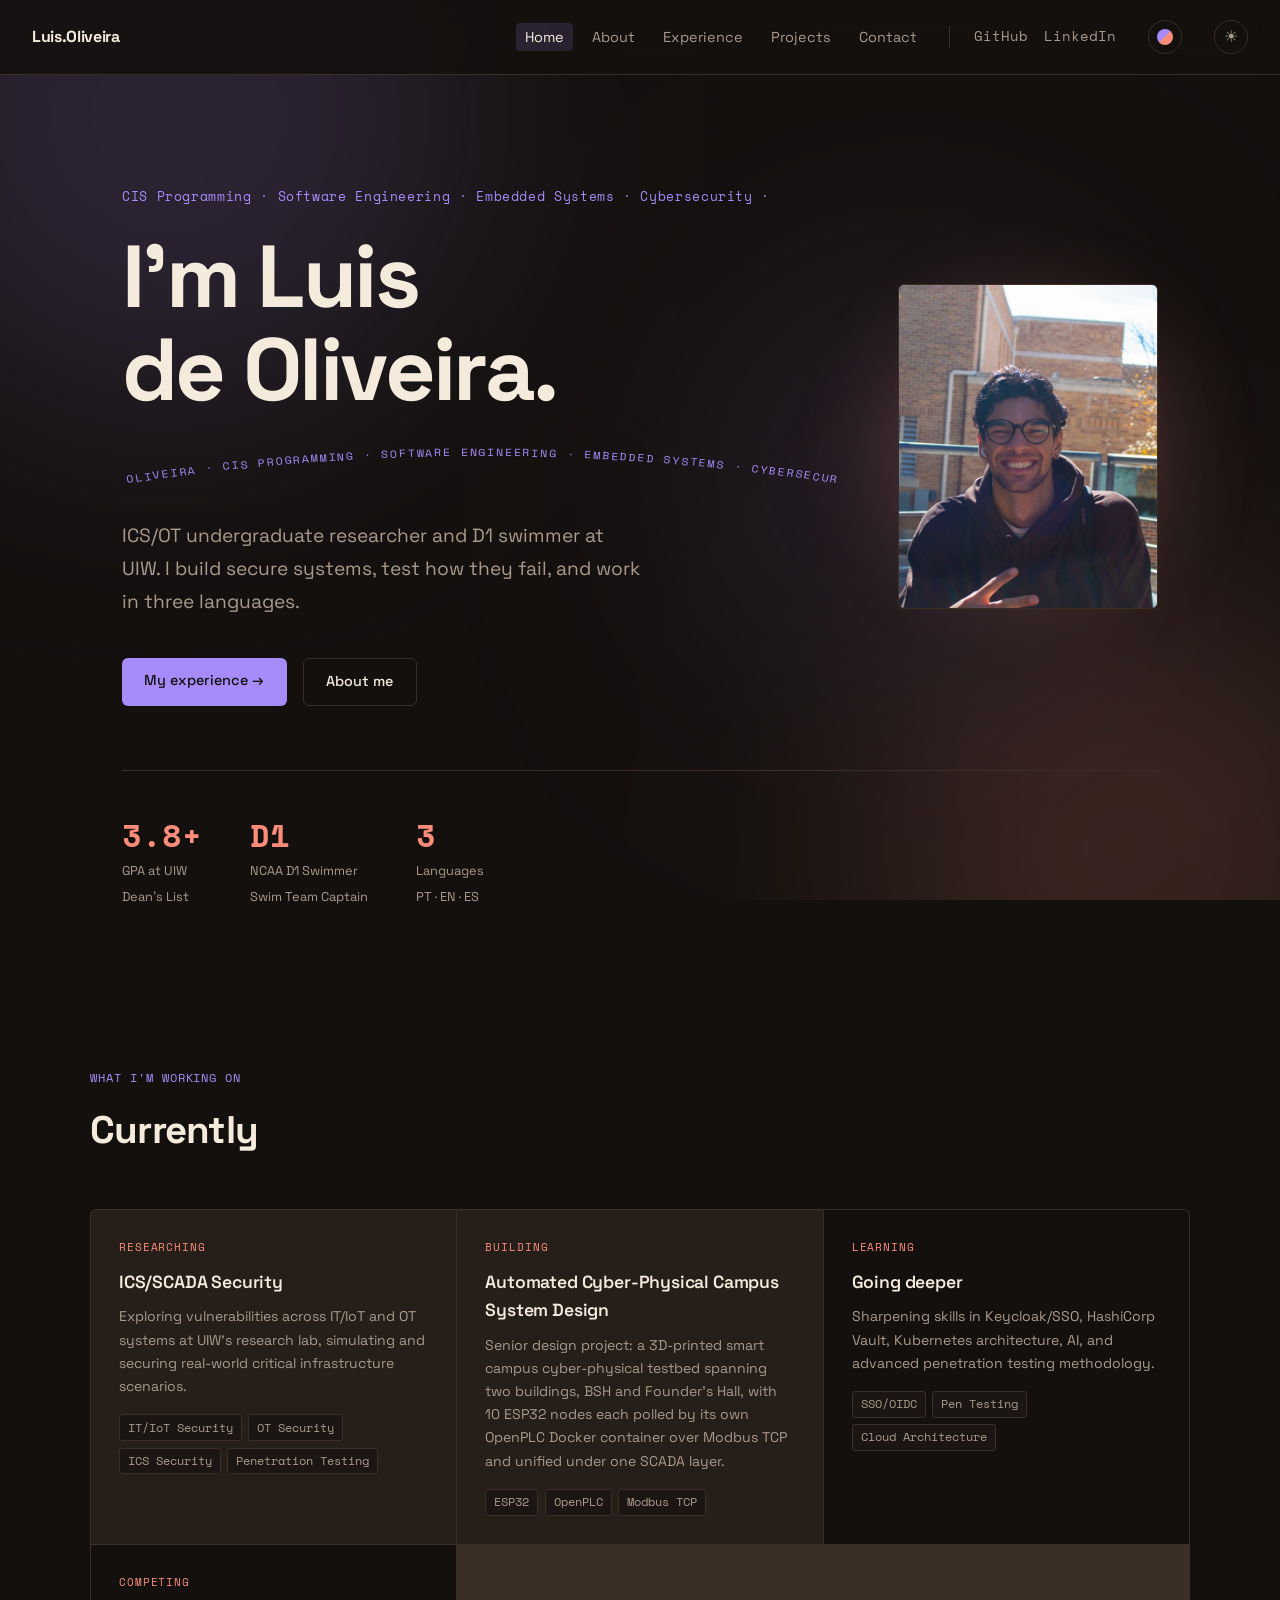
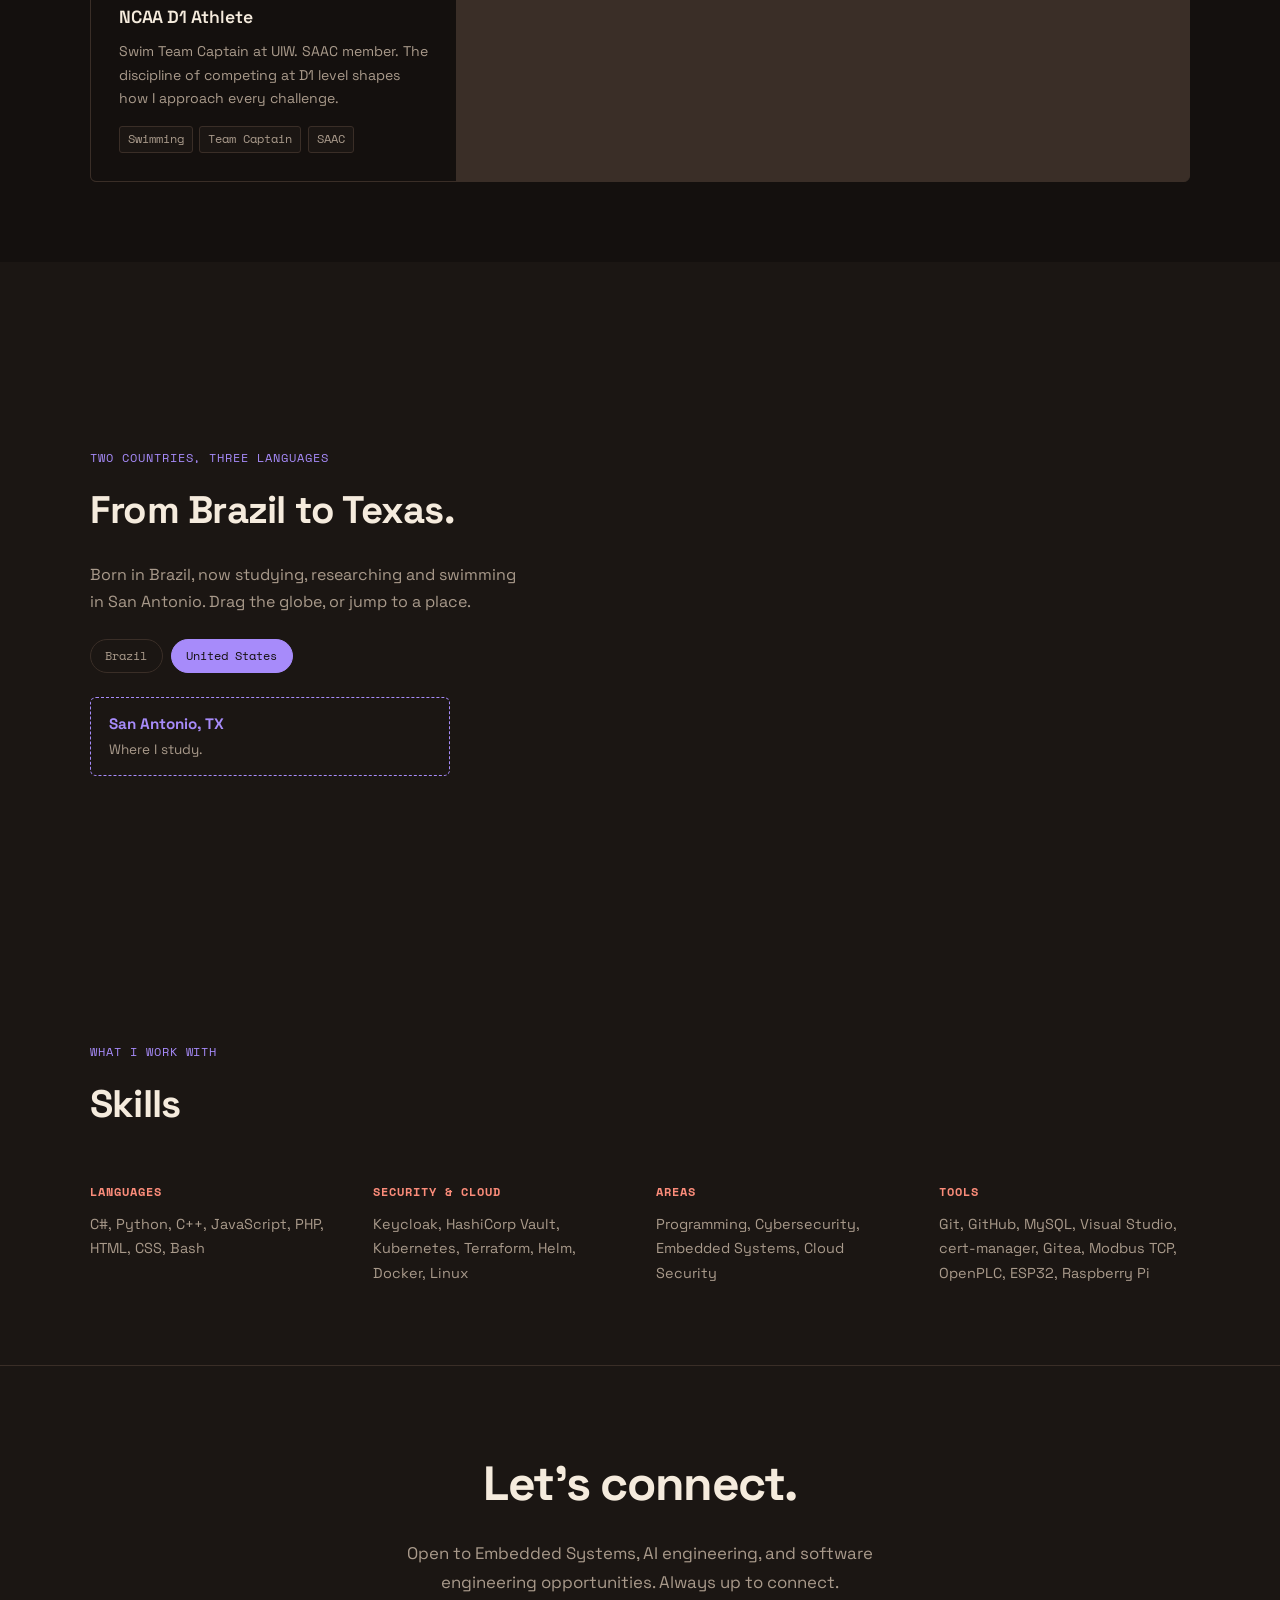
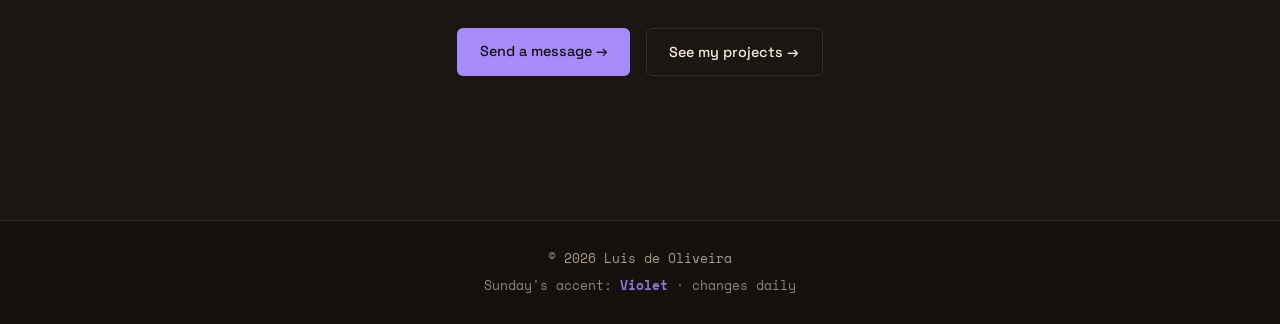
==== index.html @ b0290698 "Site content cleanup" ====
<!DOCTYPE html>
<html lang="en">
<head>
  <meta charset="UTF-8" />
  <meta name="viewport" content="width=device-width, initial-scale=1.0" />
  <meta name="description" content="Luis de Oliveira — Cybersecurity & Cloud Security Engineer, NCAA D1 Swimmer, Undergraduate Researcher at UIW." />
  <title>Luis de Oliveira</title>
  <link rel="preconnect" href="https://fonts.googleapis.com">
  <link rel="preconnect" href="https://fonts.gstatic.com" crossorigin>
  <link href="https://fonts.googleapis.com/css2?family=Space+Grotesk:wght@300;400;500;700&family=Space+Mono:wght@400;700&display=swap" rel="stylesheet">
  <link rel="stylesheet" href="styles/main.css" />
  <link rel="icon" href="assets/icons/favicon.ico" sizes="any">
  <link rel="icon" type="image/png" sizes="32x32" href="assets/icons/favicon-32x32.png">
  <link rel="icon" type="image/png" sizes="16x16" href="assets/icons/favicon-16x16.png">
  <link rel="apple-touch-icon" href="assets/icons/apple-touch-icon.png">
  <link rel="icon" type="image/png" sizes="192x192" href="assets/icons/android-chrome-192x192.png">
</head>
<body>

  <nav class="nav" data-nav></nav>

  <!-- Hero -->
  <section class="hero">
    <div class="hero__inner">
      <div class="hero__text">
        <div class="hero__tag">CIS Programming · Software Engineering · Embedded Systems · Cybersecurity · </div>
        <h1 class="hero__title">I'm Luis<br>de Oliveira.</h1>

        <!-- Curved Loop signature moment (vanilla adaptation of React Bits'
             Curved Loop — see design/motion-design-decisions.md). Used once,
             here only. Animation lives in js/main.js (initCurvedLoop). -->
        <div class="curved-loop" aria-hidden="true">
          <svg viewBox="0 0 800 70" class="curved-loop__svg" preserveAspectRatio="none" xmlns:xlink="http://www.w3.org/1999/xlink">
            <defs>
              <path id="curvedLoopPath" d="M 0 55 Q 400 -15 800 55" />
            </defs>
            <text class="curved-loop__text">
              <textPath id="curvedLoopTextPath" class="curved-loop__text-path" href="#curvedLoopPath" xlink:href="#curvedLoopPath" startOffset="0%">LUIS DE OLIVEIRA &#183; CIS PROGRAMMING &#183; SOFTWARE ENGINEERING &#183; EMBEDDED SYSTEMS &#183; CYBERSECURITY &#183; LUIS DE OLIVEIRA &#183; CIS PROGRAMMING &#183; SOFTWARE ENGINEERING &#183; EMBEDDED SYSTEMS &#183; CYBERSECURITY &#183;&#160;</textPath>
            </text>
          </svg>
        </div>

        <p class="hero__sub">ICS/OT undergraduate researcher and D1 swimmer at UIW. I build secure systems, test how they fail, and work in three languages.</p>
        <div class="hero__cta">
          <a href="pages/experience.html" class="btn btn--primary">My experience →</a>
          <a href="pages/about.html" class="btn btn--ghost">About me</a>
        </div>
      </div>

      <div class="hero__portrait shape-blur-wrap">
        <span class="shape-blur" aria-hidden="true"></span>
        <img src="assets/images/luis-portrait.jpg" alt="Luis de Oliveira" class="hero__portrait-img" width="588" height="736" />
      </div>
    </div>

    <div class="hero__stats">
      <div class="stat">
        <span class="stat__num">3.8+</span>
        <span class="stat__label">GPA at UIW<br>Dean's List</span>
      </div>
      <div class="stat">
        <span class="stat__num">D1</span>
        <span class="stat__label">NCAA D1 Swimmer<br>Swim Team Captain</span>
      </div>
      <div class="stat">
        <span class="stat__num">3</span>
        <span class="stat__label">Languages<br>PT · EN · ES</span>
      </div>
    </div>
  </section>

  <!-- Currently -->
  <section class="section">
    <div class="section__inner">
      <p class="section__eyebrow">What I'm working on</p>
      <h2 class="section__title shape-blur-wrap">
        Currently
        <span class="shape-blur" aria-hidden="true"></span>
      </h2>
      <div class="current__grid">
        <div class="current__item current__item--active">
          <span class="current__status">Researching</span>
          <h3>ICS/SCADA Security</h3>
          <p>Exploring vulnerabilities across IT/IoT and OT systems at UIW's research lab, simulating and securing real-world critical infrastructure scenarios.</p>
          <div class="current__tags">
            <span>IT/IoT Security</span><span>OT Security</span><span>ICS Security</span><span>Penetration Testing</span>
          </div>
        </div>
        <div class="current__item current__item--active">
          <span class="current__status">Building</span>
          <h3>Automated Cyber-Physical Campus System Design</h3>
          <p>Senior design project: a 3D-printed smart campus cyber-physical testbed spanning two buildings, BSH and Founder's Hall, with 10 ESP32 nodes each polled by its own OpenPLC Docker container over Modbus TCP and unified under one SCADA layer.</p>
          <div class="current__tags">
            <span>ESP32</span><span>OpenPLC</span><span>Modbus TCP</span>
          </div>
        </div>
        <div class="current__item">
          <span class="current__status">Learning</span>
          <h3>Going deeper</h3>
          <p>Sharpening skills in Keycloak/SSO, HashiCorp Vault, Kubernetes architecture, AI, and advanced penetration testing methodology.</p>
          <div class="current__tags">
            <span>SSO/OIDC</span><span>Pen Testing</span><span>Cloud Architecture</span>
          </div>
        </div>
        <div class="current__item">
          <span class="current__status">Competing</span>
          <h3>NCAA D1 Athlete</h3>
          <p>Swim Team Captain at UIW. SAAC member. The discipline of competing at D1 level shapes how I approach every challenge.</p>
          <div class="current__tags">
            <span>Swimming</span><span>Team Captain</span><span>SAAC</span>
          </div>
        </div>
      </div>
    </div>
  </section>

  <!-- Where I'm from — interactive globe (js/globe.js) -->
  <section class="section section--alt">
    <div class="section__inner globe-section" data-globe>
      <div class="globe-section__text">
        <p class="section__eyebrow">Two countries, three languages</p>
        <h2 class="section__title">From Brazil to Texas.</h2>
        <p class="globe-section__lead">Born in Brazil, now studying, researching and swimming in San Antonio. Drag the globe, or jump to a place.</p>
        <div class="globe-section__buttons" role="group" aria-label="Choose a place">
          <button type="button" class="filter-chip" data-globe-goto="brazil" aria-pressed="false">Brazil</button>
          <button type="button" class="filter-chip" data-globe-goto="usa" aria-pressed="true">United States</button>
        </div>
        <div class="globe-card" data-globe-card aria-live="polite"></div>
      </div>
      <div class="globe-section__canvas">
        <canvas aria-label="Interactive globe showing Brazil and San Antonio, Texas, United States" role="img"></canvas>
      </div>
    </div>
  </section>

  <!-- Skills snapshot -->
  <section class="section section--alt">
    <div class="section__inner">
      <p class="section__eyebrow">What I work with</p>
      <h2 class="section__title">Skills</h2>
      <div class="skills__grid">
        <div class="skill__group">
          <h4>Languages</h4>
          <p>C#, Python, C++, JavaScript, PHP, HTML, CSS, Bash</p>
        </div>
        <div class="skill__group">
          <h4>Security & Cloud</h4>
          <p>Keycloak, HashiCorp Vault, Kubernetes, Terraform, Helm, Docker, Linux</p>
        </div>
        <div class="skill__group">
          <h4>Areas</h4>
          <p>Programming, Cybersecurity, Embedded Systems, Cloud Security</p>
        </div>
        <div class="skill__group">
          <h4>Tools</h4>
          <p>Git, GitHub, MySQL, Visual Studio, cert-manager, Gitea, Modbus TCP, OpenPLC, ESP32, Raspberry Pi</p>
        </div>
      </div>
    </div>
  </section>

  <!-- CTA -->
  <section class="section section--cta">
    <div class="section__inner section__inner--center">
      <h2>Let's connect.</h2>
      <p>Open to Embedded Systems, AI engineering, and software engineering opportunities. Always up to connect.</p>
      <div class="hero__cta">
        <a href="pages/contact.html" class="btn btn--primary">Send a message →</a>
        <a href="pages/projects.html" class="btn btn--ghost">See my projects →</a>
      </div>
    </div>
  </section>

  <footer class="footer" data-footer></footer>

  <script src="js/partials.js"></script>
  <script>
    renderNav('', 'index.html');
    renderFooter();
  </script>
  <script src="js/main.js"></script>
  <script src="js/globe.js"></script>
</body>
</html>
---- styles/main.css ----
/* =====================
   CSS Custom Properties
   ===================== */
:root {
  /* Warm "brick & cream" palette — pulled from the brick, cream and navy
     tones in Luis's own photos. Dark is the default; [data-theme="light"]
     below flips to a cream/brick version (toggle lives in the nav). */
  color-scheme: dark;
  --bg:        #14100E;
  --bg-alt:    #1B1613;
  --surface:   #251E19;
  --border:    #3A2E27;
  --text:      #F5EBDD;
  --muted:     #A99A8B;
  --accent:    #E8744F;   /* terracotta / brick */
  --accent2:   #F0B54A;   /* warm amber */
  --accent-hover: #F28E6D;
  --on-accent: #14100E;
  --nav-bg:    rgba(20, 16, 14, 0.88);
  --blob-blend: screen;
  --blob-opacity: 1;
  --font-main: 'Space Grotesk', system-ui, sans-serif;
  --font-mono: 'Space Mono', monospace;
  --max:       1100px;
  --radius:    6px;
}
:root[data-theme="light"] {
  color-scheme: light;
  --bg:        #FBF5EC;
  --bg-alt:    #F3E8D8;
  --surface:   #FFFFFF;
  --border:    #E3D3BD;
  --text:      #2A1F18;
  --muted:     #6B5B4E;
  --accent:    #B8461F;
  --accent2:   #96600A;
  --accent-hover: #CF5A30;
  --on-accent: #FFFFFF;
  --nav-bg:    rgba(251, 245, 236, 0.9);
  --blob-blend: multiply;
  --blob-opacity: 0.55;
}

/* =====================
   Reset & Base
   ===================== */
*, *::before, *::after { box-sizing: border-box; margin: 0; padding: 0; }
html { scroll-behavior: smooth; }
body {
  background: var(--bg);
  color: var(--text);
  font-family: var(--font-main);
  line-height: 1.6;
  font-size: 1rem;
}
a { color: inherit; text-decoration: none; }
img { display: block; max-width: 100%; }

/* =====================
   Ambient Background (site-wide, vanilla adaptation of React Bits'
   Aurora/Silk backgrounds — see design/motion-design-decisions.md).
   Injected once per page by initAmbientBackground() in js/partials.js,
   so every page gets it with no per-page HTML changes. Fixed + z-index:-1
   so it sits behind the body background and any section that sets its
   own opaque background, but shows through the transparent gaps (hero,
   section padding) — that's what turns the flat --bg into something
   that feels alive without competing with the content.
   ===================== */
.ambient-bg {
  position: fixed;
  inset: 0;
  overflow: hidden;
  z-index: -1;
  pointer-events: none;
}
.ambient-bg__blob {
  position: absolute;
  border-radius: 50%;
  filter: blur(110px);
  opacity: calc(0.16 * var(--blob-opacity));
  mix-blend-mode: var(--blob-blend);
  will-change: transform;
}
.ambient-bg__blob--a {
  width: 46vmax;
  height: 46vmax;
  top: -14vmax;
  left: -10vmax;
  background: var(--accent);
  animation: ambientDriftA 34s ease-in-out infinite alternate;
}
.ambient-bg__blob--b {
  width: 40vmax;
  height: 40vmax;
  bottom: -16vmax;
  right: -8vmax;
  background: var(--accent2);
  animation: ambientDriftB 40s ease-in-out infinite alternate;
}
.ambient-bg__blob--c {
  width: 32vmax;
  height: 32vmax;
  top: 30vh;
  left: 55vw;
  background: var(--accent);
  opacity: calc(0.1 * var(--blob-opacity));
  animation: ambientDriftC 46s ease-in-out infinite alternate;
}
@keyframes ambientDriftA {
  0%   { transform: translate(0, 0) scale(1); }
  100% { transform: translate(6vmax, 8vmax) scale(1.12); }
}
@keyframes ambientDriftB {
  0%   { transform: translate(0, 0) scale(1); }
  100% { transform: translate(-7vmax, -5vmax) scale(1.08); }
}
@keyframes ambientDriftC {
  0%   { transform: translate(0, 0) scale(1); }
  100% { transform: translate(-5vmax, 6vmax) scale(0.92); }
}
@media (prefers-reduced-motion: reduce) {
  .ambient-bg__blob { animation: none; }
}

/* =====================
   Navigation
   ===================== */
.nav {
  display: flex;
  align-items: center;
  gap: 2rem;
  padding: 1.25rem 2rem;
  border-bottom: 1px solid var(--border);
  position: sticky;
  top: 0;
  background: var(--nav-bg);
  backdrop-filter: blur(12px);
  z-index: 100;
}
.nav__logo {
  font-weight: 700;
  font-size: 1rem;
  letter-spacing: -0.02em;
  margin-right: auto;
  color: var(--text);
}
.nav__links {
  list-style: none;
  display: flex;
  gap: 1.75rem;
}
.nav__links a {
  color: var(--muted);
  font-size: 0.9rem;
  transition: color 0.15s;
}
.nav__links a:hover,
.nav__links a.active { color: var(--text); }
.nav__socials {
  display: flex;
  gap: 1rem;
  border-left: 1px solid var(--border);
  padding-left: 1.5rem;
}
.nav__socials a {
  color: var(--muted);
  font-size: 0.85rem;
  font-family: var(--font-mono);
  transition: color 0.15s;
}
.nav__socials a:hover { color: var(--accent); }

/* "Flowing Menu" hover — vanilla adaptation, see design doc.
   The fill sweeps in from the edge the cursor entered (set as
   --flow-origin by initNavFlow() in js/partials.js). */
.nav__links a.nav-flow {
  position: relative;
  overflow: hidden;
  padding: 0.3rem 0.55rem;
  margin: -0.3rem -0.55rem;
  border-radius: 4px;
  isolation: isolate;
}
.nav-flow__fill {
  position: absolute;
  inset: 0;
  background: var(--accent);
  opacity: 0.14;
  border-radius: 4px;
  transform: scaleX(0);
  transform-origin: var(--flow-origin, left);
  transition: transform 0.35s cubic-bezier(0.22, 0.68, 0, 1.01);
  z-index: -1;
}
.nav-flow:hover .nav-flow__fill,
.nav-flow.active .nav-flow__fill {
  transform: scaleX(1);
}
.nav-flow__label { position: relative; z-index: 1; }

/* =====================
   Curved Loop (hero signature — vanilla adaptation, see design doc)
   ===================== */
.curved-loop {
  max-width: var(--max);
  overflow: hidden;
  opacity: 0.8;
  margin-bottom: 1.5rem;
}
.curved-loop__svg {
  width: 100%;
  height: 56px;
  display: block;
}
.curved-loop__text {
  font-family: var(--font-mono);
  font-size: 13px;
  letter-spacing: 0.12em;
  fill: var(--accent);
  text-transform: uppercase;
}

/* =====================
   Hero
   ===================== */
.hero {
  padding: 7rem 2rem 5rem;
  max-width: var(--max);
  margin: 0 auto;
}
.hero__inner {
  display: grid;
  grid-template-columns: 1fr auto;
  gap: 3.5rem;
  align-items: center;
  margin-bottom: 4rem;
}
.hero__portrait {
  position: relative;
  justify-self: end;
}
.hero__portrait-img {
  width: 260px;
  height: 325px;
  object-fit: cover;
  border-radius: var(--radius);
  border: 1px solid var(--border);
}
.hero__portrait .shape-blur {
  width: 340px;
  height: 340px;
  opacity: 0.22;
}
.hero__tag {
  font-family: var(--font-mono);
  font-size: 0.8rem;
  color: var(--accent);
  letter-spacing: 0.05em;
  margin-bottom: 1.5rem;
}
.hero__title {
  font-size: clamp(3rem, 7vw, 5.5rem);
  font-weight: 700;
  line-height: 1.05;
  letter-spacing: -0.03em;
  margin-bottom: 1.5rem;
}
.hero__sub {
  font-size: 1.2rem;
  color: var(--muted);
  max-width: 520px;
  margin-bottom: 2.5rem;
  line-height: 1.7;
}
.hero__cta {
  display: flex;
  gap: 1rem;
  flex-wrap: wrap;
  margin-bottom: 4rem;
}
.hero__text .hero__cta { margin-bottom: 0; }
.hero__stats {
  display: flex;
  gap: 3rem;
  padding-top: 3rem;
  border-top: 1px solid var(--border);
  flex-wrap: wrap;
}
.stat__num {
  display: block;
  font-size: 2rem;
  font-weight: 700;
  font-family: var(--font-mono);
  color: var(--accent2);
  line-height: 1;
  margin-bottom: 0.4rem;
}
.stat__label {
  font-size: 0.8rem;
  color: var(--muted);
  line-height: 1.5;
}

/* =====================
   Buttons
   ===================== */
.btn {
  display: inline-block;
  padding: 0.7rem 1.4rem;
  border-radius: var(--radius);
  font-size: 0.9rem;
  font-weight: 500;
  transition: background 0.15s, border-color 0.15s, transform 0.2s;
  cursor: pointer;
  white-space: nowrap;
}
.btn--primary {
  background: var(--accent);
  color: var(--on-accent);
}
.btn--primary:hover { background: var(--accent-hover); transform: translateY(-2px); }
.btn:active { transform: translateY(0); }
.btn--ghost {
  border: 1px solid var(--border);
  color: var(--text);
}
.btn--ghost:hover {
  border-color: var(--muted);
  background: var(--surface);
}

/* =====================
   Sections
   ===================== */
.section { padding: 5rem 2rem; }
.section--alt { background: var(--bg-alt); }
.section__inner {
  max-width: var(--max);
  margin: 0 auto;
}
.section__inner--center { text-align: center; }
.section__inner--center .hero__cta { justify-content: center; }
.section__eyebrow {
  font-family: var(--font-mono);
  font-size: 0.75rem;
  color: var(--accent);
  letter-spacing: 0.08em;
  margin-bottom: 0.75rem;
  text-transform: uppercase;
}
.section__title {
  font-size: clamp(1.75rem, 3vw, 2.5rem);
  font-weight: 700;
  letter-spacing: -0.02em;
  margin-bottom: 3rem;
}

/* =====================
   Shape Blur (scoped hover accent — vanilla adaptation, see design doc)
   Kept small and behind a single heading/thumbnail at a time, never
   full-viewport. Reuse .shape-blur-wrap + .shape-blur wherever else a
   small accent like this is wanted.
   ===================== */
.shape-blur-wrap {
  position: relative;
  display: inline-block;
}
.shape-blur {
  position: absolute;
  top: 50%;
  left: 50%;
  width: 260px;
  height: 140px;
  transform: translate(-50%, -50%);
  background: radial-gradient(circle, var(--accent) 0%, var(--accent2) 45%, transparent 72%);
  filter: blur(46px);
  opacity: 0;
  transition: opacity 0.5s ease;
  z-index: -1;
  pointer-events: none;
}
.shape-blur-wrap:hover .shape-blur { opacity: 0.3; }

/* =====================
   Currently Grid
   ===================== */
.current__grid {
  display: grid;
  grid-template-columns: repeat(auto-fill, minmax(280px, 1fr));
  gap: 1px;
  background: var(--border);
  border: 1px solid var(--border);
  border-radius: var(--radius);
  overflow: hidden;
}
.current__item {
  background: var(--bg);
  padding: 1.75rem;
}
.current__item--active { background: var(--surface); }
.current__status {
  font-family: var(--font-mono);
  font-size: 0.7rem;
  color: var(--accent2);
  text-transform: uppercase;
  letter-spacing: 0.08em;
  display: block;
  margin-bottom: 0.75rem;
}
.current__item h3 {
  font-size: 1.1rem;
  font-weight: 600;
  margin-bottom: 0.6rem;
  letter-spacing: -0.01em;
}
.current__item p {
  font-size: 0.88rem;
  color: var(--muted);
  line-height: 1.65;
  margin-bottom: 1rem;
}
.current__tags {
  display: flex;
  flex-wrap: wrap;
  gap: 0.4rem;
}
.current__tags span {
  font-size: 0.72rem;
  font-family: var(--font-mono);
  background: var(--bg-alt);
  border: 1px solid var(--border);
  padding: 0.2rem 0.5rem;
  border-radius: 3px;
  color: var(--muted);
}

/* =====================
   Projects Grid
   ===================== */
.projects__grid {
  display: grid;
  grid-template-columns: 1fr 1fr;
  gap: 1rem;
  margin-bottom: 2rem;
}
.project__card {
  background: var(--surface);
  border: 1px solid var(--border);
  border-radius: var(--radius);
  padding: 1.75rem;
  transition: border-color 0.15s;
}
.project__card:hover { border-color: var(--muted); }
.project__card--featured {
  grid-column: 1 / -1;
  background: var(--bg);
  border-color: var(--accent);
}
.project__header {
  display: flex;
  justify-content: space-between;
  align-items: flex-start;
  margin-bottom: 0.75rem;
}
.project__type {
  font-family: var(--font-mono);
  font-size: 0.72rem;
  color: var(--accent);
  letter-spacing: 0.04em;
}
.project__link {
  font-size: 0.82rem;
  color: var(--muted);
  transition: color 0.15s;
}
.project__link:hover { color: var(--accent); }

/* Visible GitHub button under each personal project */
.btn--sm { padding: 0.55rem 1.1rem; font-size: 0.85rem; }
.project__actions { margin-top: 1.25rem; }
.project__actions .btn { border-color: var(--accent); color: var(--accent); font-weight: 600; }
.project__actions .btn:hover { background: var(--accent); color: var(--on-accent); border-color: var(--accent); }
.project__card h3 {
  font-size: 1.2rem;
  font-weight: 600;
  letter-spacing: -0.01em;
  margin-bottom: 0.6rem;
}
.project__card p {
  font-size: 0.88rem;
  color: var(--muted);
  line-height: 1.65;
  margin-bottom: 1.25rem;
}
.project__stack {
  display: flex;
  flex-wrap: wrap;
  gap: 0.4rem;
}
.project__stack span {
  font-size: 0.72rem;
  font-family: var(--font-mono);
  background: var(--bg-alt);
  border: 1px solid var(--border);
  padding: 0.2rem 0.6rem;
  border-radius: 3px;
  color: var(--muted);
}
.projects__footer { text-align: center; }

/* =====================
   Skills Grid
   ===================== */
.skills__grid {
  display: grid;
  grid-template-columns: repeat(auto-fill, minmax(220px, 1fr));
  gap: 2rem;
}
.skill__group h4 {
  font-size: 0.78rem;
  font-family: var(--font-mono);
  color: var(--accent2);
  text-transform: uppercase;
  letter-spacing: 0.08em;
  margin-bottom: 0.6rem;
}
.skill__group p {
  font-size: 0.9rem;
  color: var(--muted);
  line-height: 1.7;
}

/* =====================
   CTA Section
   ===================== */
.section--cta {
  background: var(--bg-alt);
  border-top: 1px solid var(--border);
}
.section--cta h2 {
  font-size: clamp(2rem, 4vw, 3rem);
  font-weight: 700;
  letter-spacing: -0.03em;
  margin-bottom: 1rem;
}
.section--cta p {
  color: var(--muted);
  font-size: 1.05rem;
  max-width: 480px;
  margin: 0 auto 2rem;
  line-height: 1.7;
}

/* =====================
   Footer
   ===================== */
.footer {
  text-align: center;
  padding: 1.75rem;
  color: var(--muted);
  font-size: 0.8rem;
  font-family: var(--font-mono);
  border-top: 1px solid var(--border);
}

/* =====================
   Responsive
   ===================== */
@media (max-width: 768px) {
  .nav__socials { display: none; }
  .nav__links { gap: 1rem; }
  .projects__grid { grid-template-columns: 1fr; }
  .project__card--featured { grid-column: 1; }
  .hero__stats { gap: 2rem; }
  .curved-loop__svg { height: 42px; }
  .curved-loop__text { font-size: 10px; }
  .hero__inner { grid-template-columns: 1fr; gap: 2rem; }
  .hero__portrait { justify-self: start; order: -1; }
  .hero__portrait-img { width: 160px; height: 200px; }
  .hero__portrait .shape-blur { width: 220px; height: 220px; }
}

/* =====================
   Page Hero
   ===================== */
.page-hero {
  border-bottom: 1px solid var(--border);
  padding: 5rem 2rem 4rem;
}
.page-hero__inner {
  max-width: var(--max);
  margin: 0 auto;
}
.page-hero h1 {
  font-size: clamp(2.5rem, 6vw, 4.5rem);
  font-weight: 700;
  letter-spacing: -0.03em;
  margin-bottom: 1rem;
  line-height: 1.05;
}

/* =====================
   Two Column Layout
   ===================== */
.section__inner--two-col {
  display: grid;
  grid-template-columns: 1fr 340px;
  gap: 4rem;
  align-items: start;
}
.about__text p {
  color: var(--muted);
  line-height: 1.8;
  margin-bottom: 1.25rem;
  font-size: 1rem;
}
.about__text strong { color: var(--text); font-weight: 600; }
.about__facts { display: flex; flex-direction: column; gap: 0.5rem; }
.fact__card {
  background: var(--surface);
  border: 1px solid var(--border);
  border-radius: var(--radius);
  padding: 0.75rem 1rem;
  display: flex;
  flex-direction: column;
  gap: 0.15rem;
}
.fact__label {
  font-family: var(--font-mono);
  font-size: 0.7rem;
  color: var(--accent);
  text-transform: uppercase;
  letter-spacing: 0.06em;
}
.fact__value { font-size: 0.88rem; color: var(--text); font-weight: 500; }

/* =====================
   Honors Grid
   ===================== */
.honors__grid {
  display: grid;
  grid-template-columns: repeat(auto-fill, minmax(200px, 1fr));
  gap: 1rem;
}
.honor__item {
  background: var(--bg);
  border: 1px solid var(--border);
  border-radius: var(--radius);
  padding: 1.5rem;
  text-align: center;
}
.honor__icon { font-size: 1.75rem; display: block; margin-bottom: 0.75rem; }
.honor__item h4 { font-size: 0.95rem; font-weight: 600; margin-bottom: 0.3rem; }
.honor__item p { font-size: 0.8rem; color: var(--muted); }

/* =====================
   Timeline
   ===================== */
.timeline { display: flex; flex-direction: column; gap: 0; }
.timeline__item {
  border-left: 1px solid var(--border);
  padding: 0 0 3rem 2rem;
  position: relative;
}
.timeline__item::before {
  content: '';
  width: 8px;
  height: 8px;
  background: var(--accent);
  border-radius: 50%;
  position: absolute;
  left: -4.5px;
  top: 6px;
}
.timeline__item:last-child { border-left-color: transparent; }
.timeline__meta {
  display: flex;
  justify-content: space-between;
  align-items: center;
  margin-bottom: 0.4rem;
  flex-wrap: wrap;
  gap: 0.5rem;
}
.timeline__org {
  font-family: var(--font-mono);
  font-size: 0.78rem;
  color: var(--accent2);
  font-weight: 600;
}
.timeline__date {
  font-family: var(--font-mono);
  font-size: 0.75rem;
  color: var(--muted);
}
.timeline__role {
  font-size: 1.1rem;
  font-weight: 600;
  letter-spacing: -0.01em;
  margin-bottom: 0.25rem;
  display: flex;
  align-items: center;
  gap: 0.5rem;
  flex-wrap: wrap;
}
.timeline__badge {
  font-family: var(--font-mono);
  font-size: 0.68rem;
  background: var(--surface);
  border: 1px solid var(--border);
  color: var(--muted);
  padding: 0.15rem 0.5rem;
  border-radius: 3px;
  font-weight: 400;
}
.timeline__location {
  font-size: 0.82rem;
  color: var(--muted);
  margin-bottom: 0.75rem;
}
.timeline__bullets {
  list-style: none;
  padding: 0;
  margin-bottom: 1rem;
}
.timeline__bullets li {
  font-size: 0.9rem;
  color: var(--muted);
  line-height: 1.65;
  padding-left: 1rem;
  position: relative;
  margin-bottom: 0.3rem;
}
.timeline__bullets li::before {
  content: '–';
  position: absolute;
  left: 0;
  color: var(--accent);
}
.timeline__tags {
  display: flex;
  flex-wrap: wrap;
  gap: 0.4rem;
}
.timeline__tags span {
  font-size: 0.72rem;
  font-family: var(--font-mono);
  background: var(--bg-alt);
  border: 1px solid var(--border);
  padding: 0.2rem 0.6rem;
  border-radius: 3px;
  color: var(--muted);
}

/* =====================
   Projects Full List
   ===================== */
.projects__list { display: flex; flex-direction: column; gap: 1.5rem; margin-bottom: 1rem; }
.project__full {
  background: var(--surface);
  border: 1px solid var(--accent);
  border-radius: var(--radius);
  padding: 2rem;
}
.project__full-header {
  display: flex;
  justify-content: space-between;
  align-items: flex-start;
  margin-bottom: 1rem;
  gap: 1rem;
}
.project__full-header h3 {
  font-size: 1.3rem;
  font-weight: 600;
  letter-spacing: -0.02em;
  margin-top: 0.3rem;
}
.project__year {
  font-family: var(--font-mono);
  font-size: 0.78rem;
  color: var(--muted);
  white-space: nowrap;
}
.project__full p {
  font-size: 0.92rem;
  color: var(--muted);
  line-height: 1.7;
  margin-bottom: 1.25rem;
}
.project__full-footer {
  display: flex;
  justify-content: space-between;
  align-items: flex-end;
  flex-wrap: wrap;
  gap: 1rem;
}
.project__role {
  font-family: var(--font-mono);
  font-size: 0.75rem;
  color: var(--accent2);
}
.projects__grid--full {
  display: grid;
  grid-template-columns: repeat(auto-fill, minmax(280px, 1fr));
  gap: 1rem;
}

/* =====================
   Responsive additions
   ===================== */
@media (max-width: 768px) {
  .section__inner--two-col { grid-template-columns: 1fr; gap: 2rem; }
  .project__full-header { flex-direction: column; }
  .project__full-footer { flex-direction: column; }
}


/* =====================
   Theme + interactivity (added Oct 2026)
   ===================== */
body { transition: background-color 0.3s, color 0.3s; }

/* Theme toggle (rendered into the nav by partials.js) */
.theme-toggle {
  width: 34px; height: 34px;
  border-radius: 50%;
  border: 1px solid var(--border);
  background: transparent;
  color: var(--muted);
  cursor: pointer;
  display: grid; place-items: center;
  font-size: 1rem; line-height: 1;
  transition: color 0.15s, border-color 0.15s, transform 0.3s;
}
.theme-toggle:hover { color: var(--accent); border-color: var(--accent); transform: rotate(20deg); }
.theme-toggle:focus-visible, .filter-chip:focus-visible, .to-top:focus-visible {
  outline: 2px solid var(--accent); outline-offset: 2px;
}

/* Scroll progress bar */
.scroll-progress {
  position: fixed; top: 0; left: 0; height: 3px; width: 100%;
  background: linear-gradient(90deg, var(--accent), var(--accent2));
  transform: scaleX(0); transform-origin: left;
  z-index: 200; pointer-events: none;
}

/* Scroll reveal — only hidden when JS is running (html.js) */
.js .reveal {
  opacity: 0;
  transform: translateY(22px);
  transition: opacity 0.7s ease, transform 0.7s cubic-bezier(0.22, 0.68, 0, 1);
  transition-delay: var(--reveal-delay, 0ms);
}
.js .reveal.is-visible { opacity: 1; transform: none; }

/* Cursor spotlight on cards (quiet "glare hover" — see design doc) */
.spotlight { position: relative; overflow: hidden; }
.spotlight::before {
  content: '';
  position: absolute; inset: 0;
  background: radial-gradient(320px circle at var(--mx, 50%) var(--my, 50%), color-mix(in srgb, var(--accent) 20%, transparent), transparent 70%);
  opacity: 0; transition: opacity 0.3s;
  pointer-events: none;
}
.spotlight:hover::before { opacity: 1; }
.project__card, .project__full, .fact__card, .honor__item {
  transition: border-color 0.2s, transform 0.25s ease, box-shadow 0.25s ease;
}
.project__card:hover, .project__full:hover, .honor__item:hover {
  transform: translateY(-4px);
  box-shadow: 0 14px 30px -18px color-mix(in srgb, var(--accent) 55%, transparent);
}
.fact__card:hover { border-color: var(--accent); transform: translateX(4px); }

/* Portrait tilt */
.hero__portrait-img { transition: transform 0.2s ease-out; will-change: transform; }

/* Stat + skill hovers */
.stat { transition: transform 0.25s; }
.stat:hover { transform: translateY(-3px); }
.stat:hover .stat__num { color: var(--accent); }
.current__tags span, .project__stack span, .timeline__tags span { transition: color 0.15s, border-color 0.15s; }
.current__tags span:hover, .project__stack span:hover, .timeline__tags span:hover { color: var(--accent); border-color: var(--accent); }

/* Project filter chips */
.filters { display: flex; flex-wrap: wrap; gap: 0.5rem; margin-bottom: 2.5rem; }
.filter-chip {
  font-family: var(--font-mono);
  font-size: 0.78rem;
  padding: 0.4rem 0.9rem;
  border-radius: 999px;
  border: 1px solid var(--border);
  background: transparent;
  color: var(--muted);
  cursor: pointer;
  transition: color 0.15s, border-color 0.15s, background 0.15s;
}
.filter-chip:hover { color: var(--text); border-color: var(--muted); }
.filter-chip[aria-pressed="true"] { background: var(--accent); border-color: var(--accent); color: var(--on-accent); }
.filter-item { transition: opacity 0.3s, transform 0.3s; }
.filter-item.is-hidden, .filter-group.is-hidden { display: none; }
.filter-empty { color: var(--muted); font-family: var(--font-mono); font-size: 0.85rem; display: none; }
.filter-empty.is-shown { display: block; }

/* Back to top */
.to-top {
  position: fixed; right: 1.25rem; bottom: 1.25rem;
  width: 42px; height: 42px; border-radius: 50%;
  border: 1px solid var(--border);
  background: var(--surface); color: var(--text);
  cursor: pointer; font-size: 1.1rem;
  opacity: 0; transform: translateY(12px); pointer-events: none;
  transition: opacity 0.25s, transform 0.25s, border-color 0.15s, color 0.15s;
  z-index: 150;
}
.to-top.is-visible { opacity: 1; transform: none; pointer-events: auto; }
.to-top:hover { border-color: var(--accent); color: var(--accent); }

@media (prefers-reduced-motion: reduce) {
  .js .reveal { opacity: 1; transform: none; transition: none; }
  .project__card:hover, .project__full:hover, .honor__item:hover,
  .fact__card:hover, .stat:hover, .btn--primary:hover { transform: none; }
  html { scroll-behavior: auto; }
}

/* Mobile nav: let the links drop to their own row instead of overflowing */
@media (max-width: 768px) {
  .nav { flex-wrap: wrap; padding: 0.9rem 1rem; gap: 0.6rem 1rem; }
  .nav__links { order: 3; width: 100%; justify-content: space-between; gap: 0.5rem; }
  .nav__links a { font-size: 0.85rem; }
}


/* =====================
   Daily accent (one pair per weekday — see js/partials.js).
   Only the accent colors rotate; the warm base stays fixed so the site
   always feels like the same site. Every pair is checked for >= 4.5:1
   contrast on --bg, --surface and --bg-alt in BOTH themes.
   Saturday (brick + amber) is the original palette.
   ===================== */
:root[data-accent="sun"] { --accent: #A78BFA; --accent2: #FB8C7A; --accent-hover: #BDA8FC; } /* Violet · dark */
:root[data-theme="light"][data-accent="sun"] { --accent: #6D45D9; --accent2: #B5432F; --accent-hover: #5B33C2; } /* Violet · light */
:root[data-accent="mon"] { --accent: #2DD4BF; --accent2: #F5C451; --accent-hover: #5FE3D0; } /* Teal · dark */
:root[data-theme="light"][data-accent="mon"] { --accent: #0D6B63; --accent2: #8A5A00; --accent-hover: #095A53; } /* Teal · light */
:root[data-accent="tue"] { --accent: #F4719A; --accent2: #F2C879; --accent-hover: #F78FB0; } /* Rose · dark */
:root[data-theme="light"][data-accent="tue"] { --accent: #BE2F63; --accent2: #8C5A12; --accent-hover: #A3234F; } /* Rose · light */
:root[data-accent="wed"] { --accent: #6FCF97; --accent2: #E9D56B; --accent-hover: #8EDDAE; } /* Green · dark */
:root[data-theme="light"][data-accent="wed"] { --accent: #2A6F44; --accent2: #6F6500; --accent-hover: #215C37; } /* Green · light */
:root[data-accent="thu"] { --accent: #FB923C; --accent2: #7DD3FC; --accent-hover: #FCA76B; } /* Orange · dark */
:root[data-theme="light"][data-accent="thu"] { --accent: #A8480A; --accent2: #1F63A8; --accent-hover: #8F3A05; } /* Orange · light */
:root[data-accent="fri"] { --accent: #818CF8; --accent2: #FDBA74; --accent-hover: #9AA3FA; } /* Indigo · dark */
:root[data-theme="light"][data-accent="fri"] { --accent: #4B4FC7; --accent2: #9A4E0C; --accent-hover: #3B3EAE; } /* Indigo · light */
:root[data-accent="sat"] { --accent: #E8744F; --accent2: #F0B54A; --accent-hover: #F28E6D; } /* Brick · dark */
:root[data-theme="light"][data-accent="sat"] { --accent: #A83F1A; --accent2: #8C5A08; --accent-hover: #8F3314; } /* Brick · light */

/* Accent picker (nav) */
.accent-picker { position: relative; }
.accent-btn {
  width: 34px; height: 34px; border-radius: 50%;
  border: 1px solid var(--border); background: transparent; cursor: pointer;
  display: grid; place-items: center; padding: 0;
  transition: border-color 0.15s, transform 0.2s;
}
.accent-btn::after {
  content: ''; width: 16px; height: 16px; border-radius: 50%;
  background: linear-gradient(135deg, var(--accent) 50%, var(--accent2) 50%);
}
.accent-btn:hover, .accent-btn[aria-expanded="true"] { border-color: var(--accent); transform: scale(1.06); }
.accent-btn:focus-visible, .accent-dot:focus-visible, .accent-reset:focus-visible { outline: 2px solid var(--accent); outline-offset: 2px; }
.accent-pop {
  position: absolute; right: 0; top: calc(100% + 10px);
  background: var(--surface); border: 1px solid var(--border); border-radius: 10px;
  padding: 0.75rem; width: max-content; max-width: 240px;
  box-shadow: 0 16px 36px -16px rgba(0,0,0,0.5);
  z-index: 300;
}
.accent-pop[hidden] { display: none; }
.accent-pop__title { font-family: var(--font-mono); font-size: 0.68rem; color: var(--muted); text-transform: uppercase; letter-spacing: 0.08em; margin-bottom: 0.6rem; }
.accent-dots { display: flex; gap: 0.5rem; margin-bottom: 0.7rem; }
.accent-dot {
  width: 24px; height: 24px; border-radius: 50%; padding: 0; cursor: pointer;
  border: 2px solid transparent; box-shadow: inset 0 0 0 2px var(--surface);
  transition: transform 0.15s;
}
.accent-dot:hover { transform: scale(1.18); }
.accent-dot[aria-pressed="true"] { border-color: var(--text); }
.accent-reset {
  font-family: var(--font-mono); font-size: 0.72rem; color: var(--accent);
  background: none; border: none; cursor: pointer; padding: 0;
}
.accent-reset:hover { text-decoration: underline; }
.accent-name { font-size: 0.8rem; color: var(--text); margin-bottom: 0.5rem; }
.footer__accent { margin-top: 0.4rem; opacity: 0.85; }
.footer__accent b { color: var(--accent); font-weight: 700; }


/* =====================
   Globe section (js/globe.js)
   ===================== */
.globe-section {
  display: grid;
  grid-template-columns: 1fr 1.1fr;
  gap: 3rem;
  align-items: center;
}
.globe-section .section__title { margin-bottom: 1.25rem; }
.globe-section__lead { color: var(--muted); max-width: 440px; line-height: 1.7; margin-bottom: 1.5rem; }
.globe-section__buttons { display: flex; gap: 0.5rem; margin-bottom: 1.5rem; flex-wrap: wrap; }
.globe-card {
  border: 1px dashed var(--accent);
  border-radius: var(--radius);
  padding: 0.9rem 1.1rem;
  max-width: 360px;
  display: flex; flex-direction: column; gap: 0.2rem;
  min-height: 4.2rem;
}
.globe-card strong { color: var(--accent); font-size: 0.95rem; }
.globe-card span { color: var(--muted); font-size: 0.85rem; line-height: 1.5; }
.globe-section__canvas canvas {
  display: block;
  width: 100%;
  aspect-ratio: 1;
  max-width: 540px;
  margin-left: auto;
}
@media (max-width: 768px) {
  .globe-section { grid-template-columns: 1fr; gap: 1.5rem; }
  .globe-section__canvas canvas { margin: 0 auto; }
}
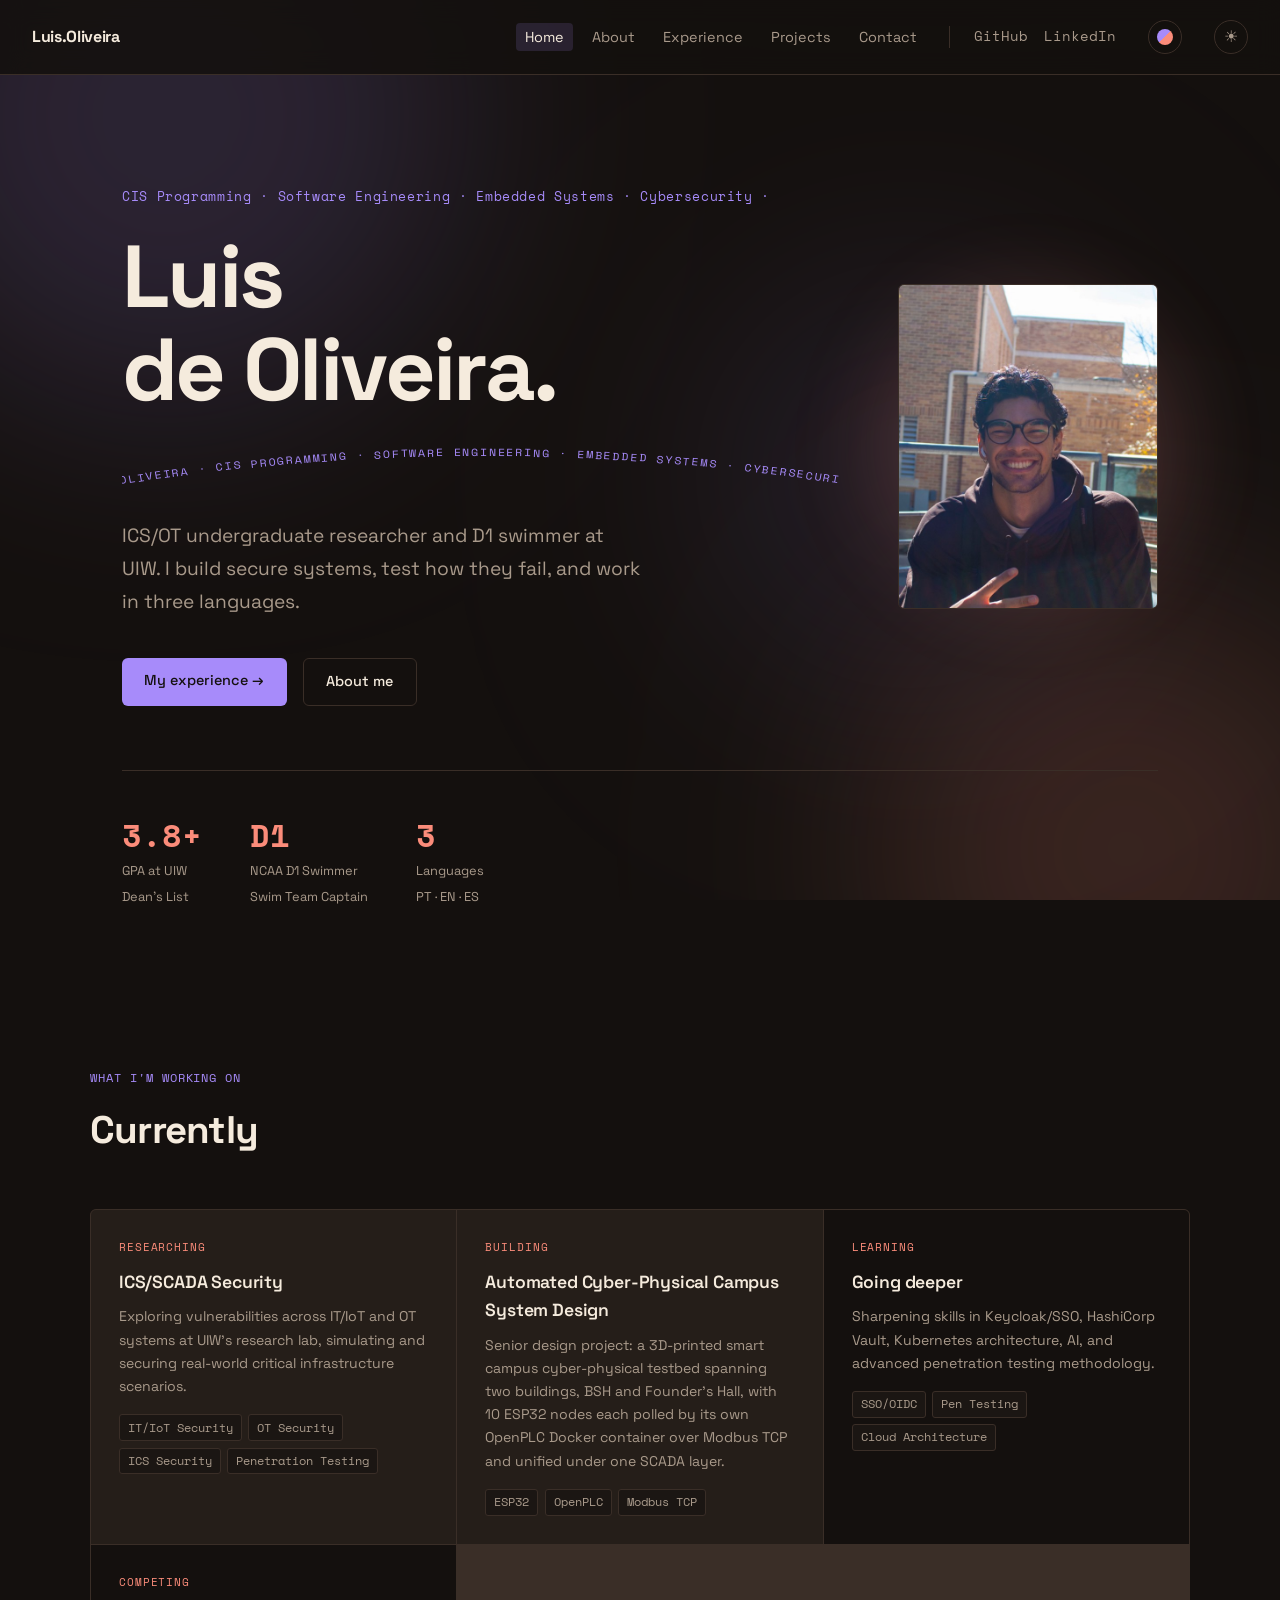
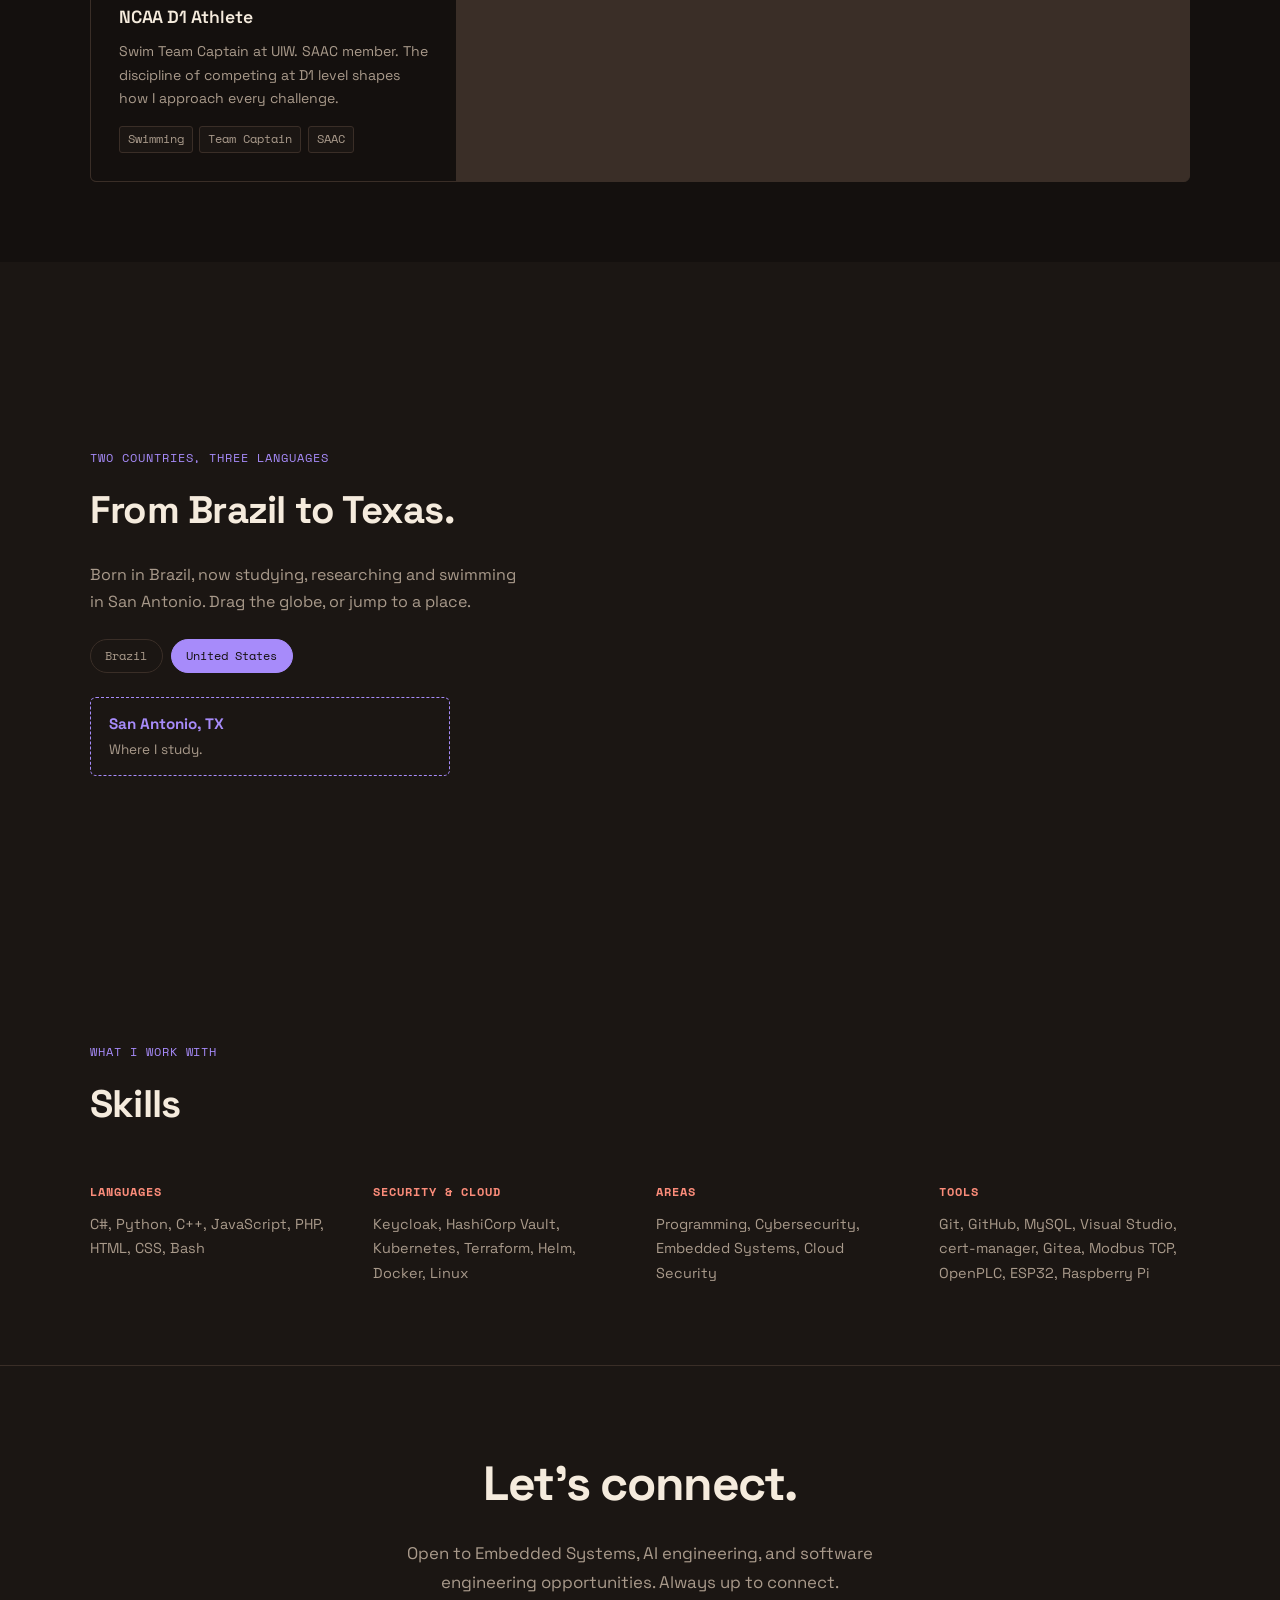
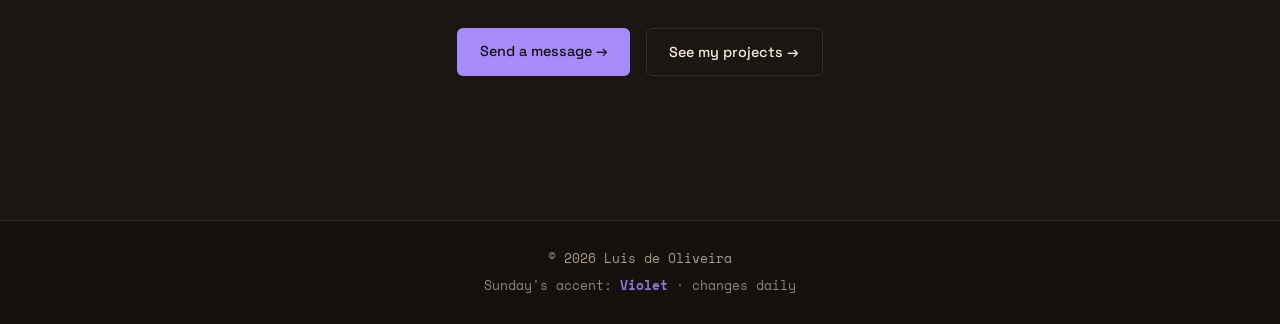
==== commit f4989754: "Site content cleanup" ====
--- a/index.html
+++ b/index.html
@@ -24,7 +24,7 @@
     <div class="hero__inner">
       <div class="hero__text">
         <div class="hero__tag">CIS Programming · Software Engineering · Embedded Systems · Cybersecurity · </div>
-        <h1 class="hero__title">I'm Luis<br>de Oliveira.</h1>
+        <h1 class="hero__title">Luis<br>de Oliveira.</h1>
 
         <!-- Curved Loop signature moment (vanilla adaptation of React Bits'
              Curved Loop — see design/motion-design-decisions.md). Used once,
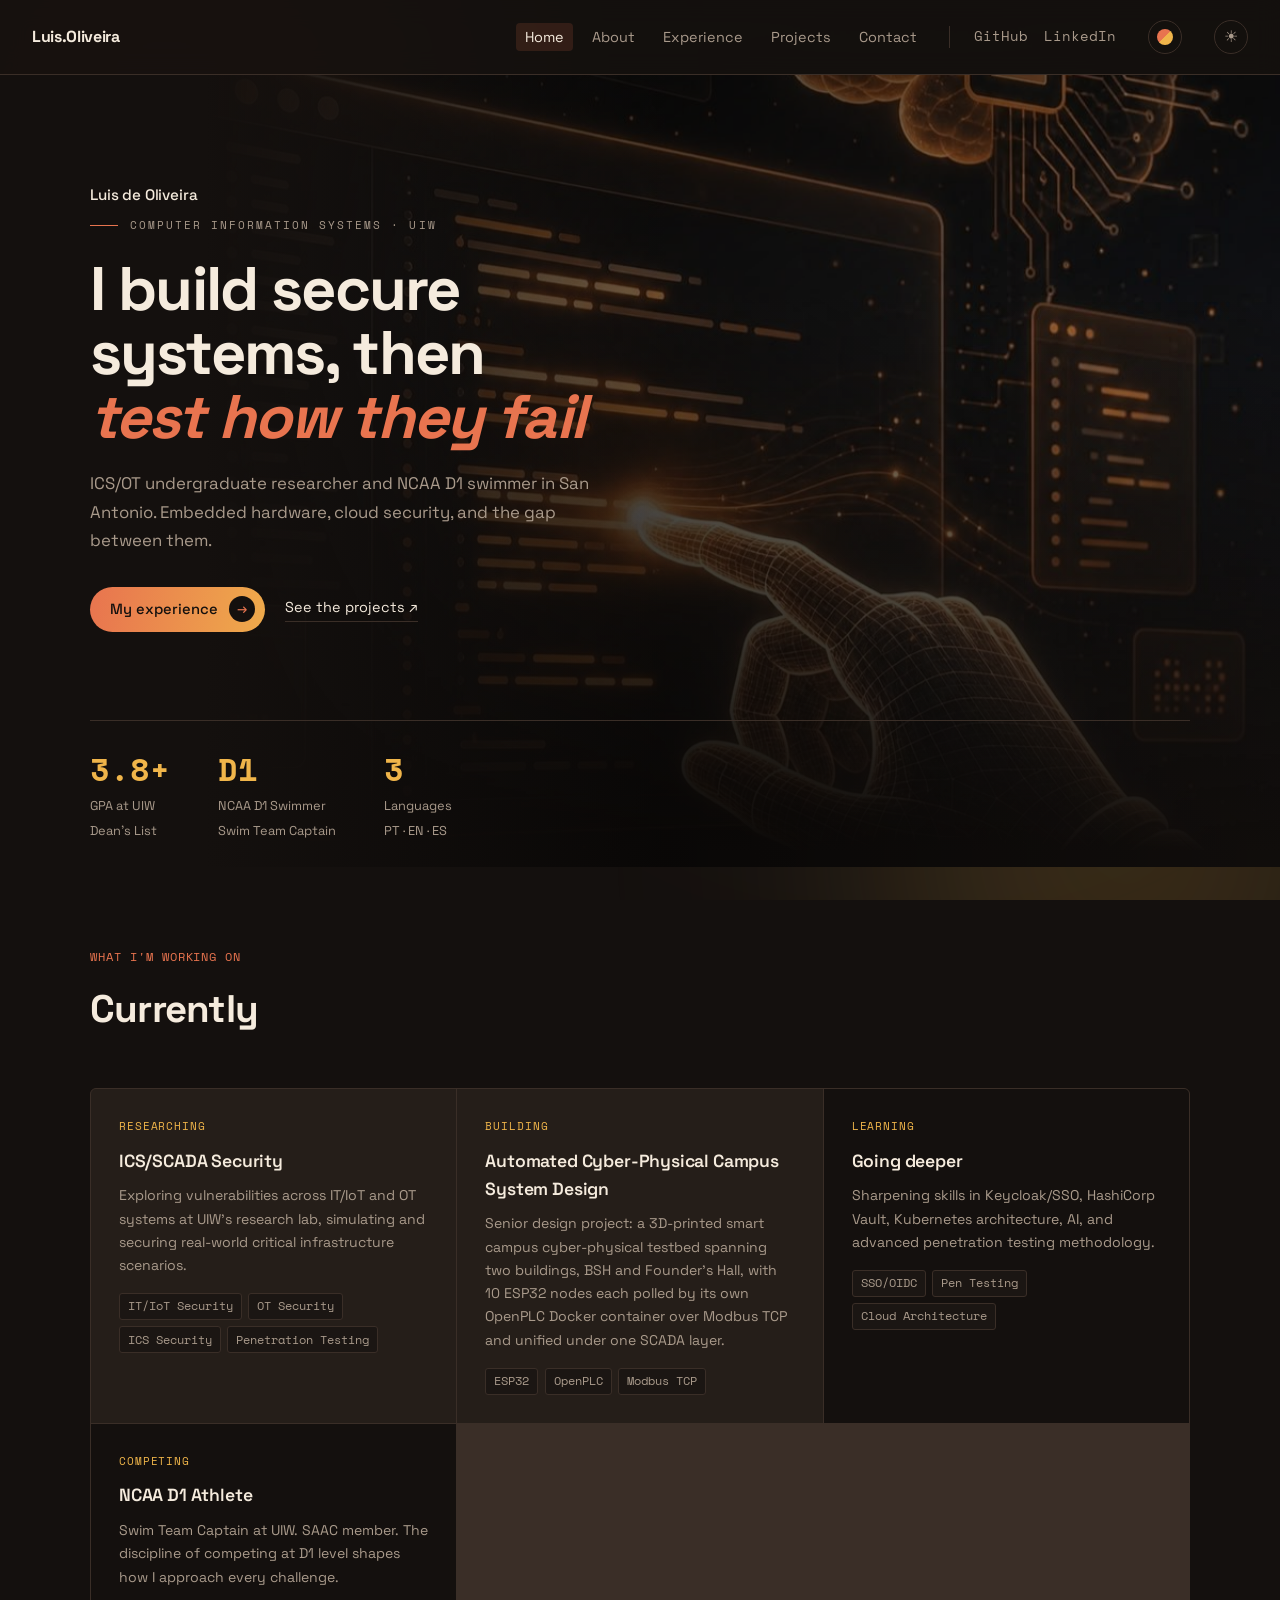
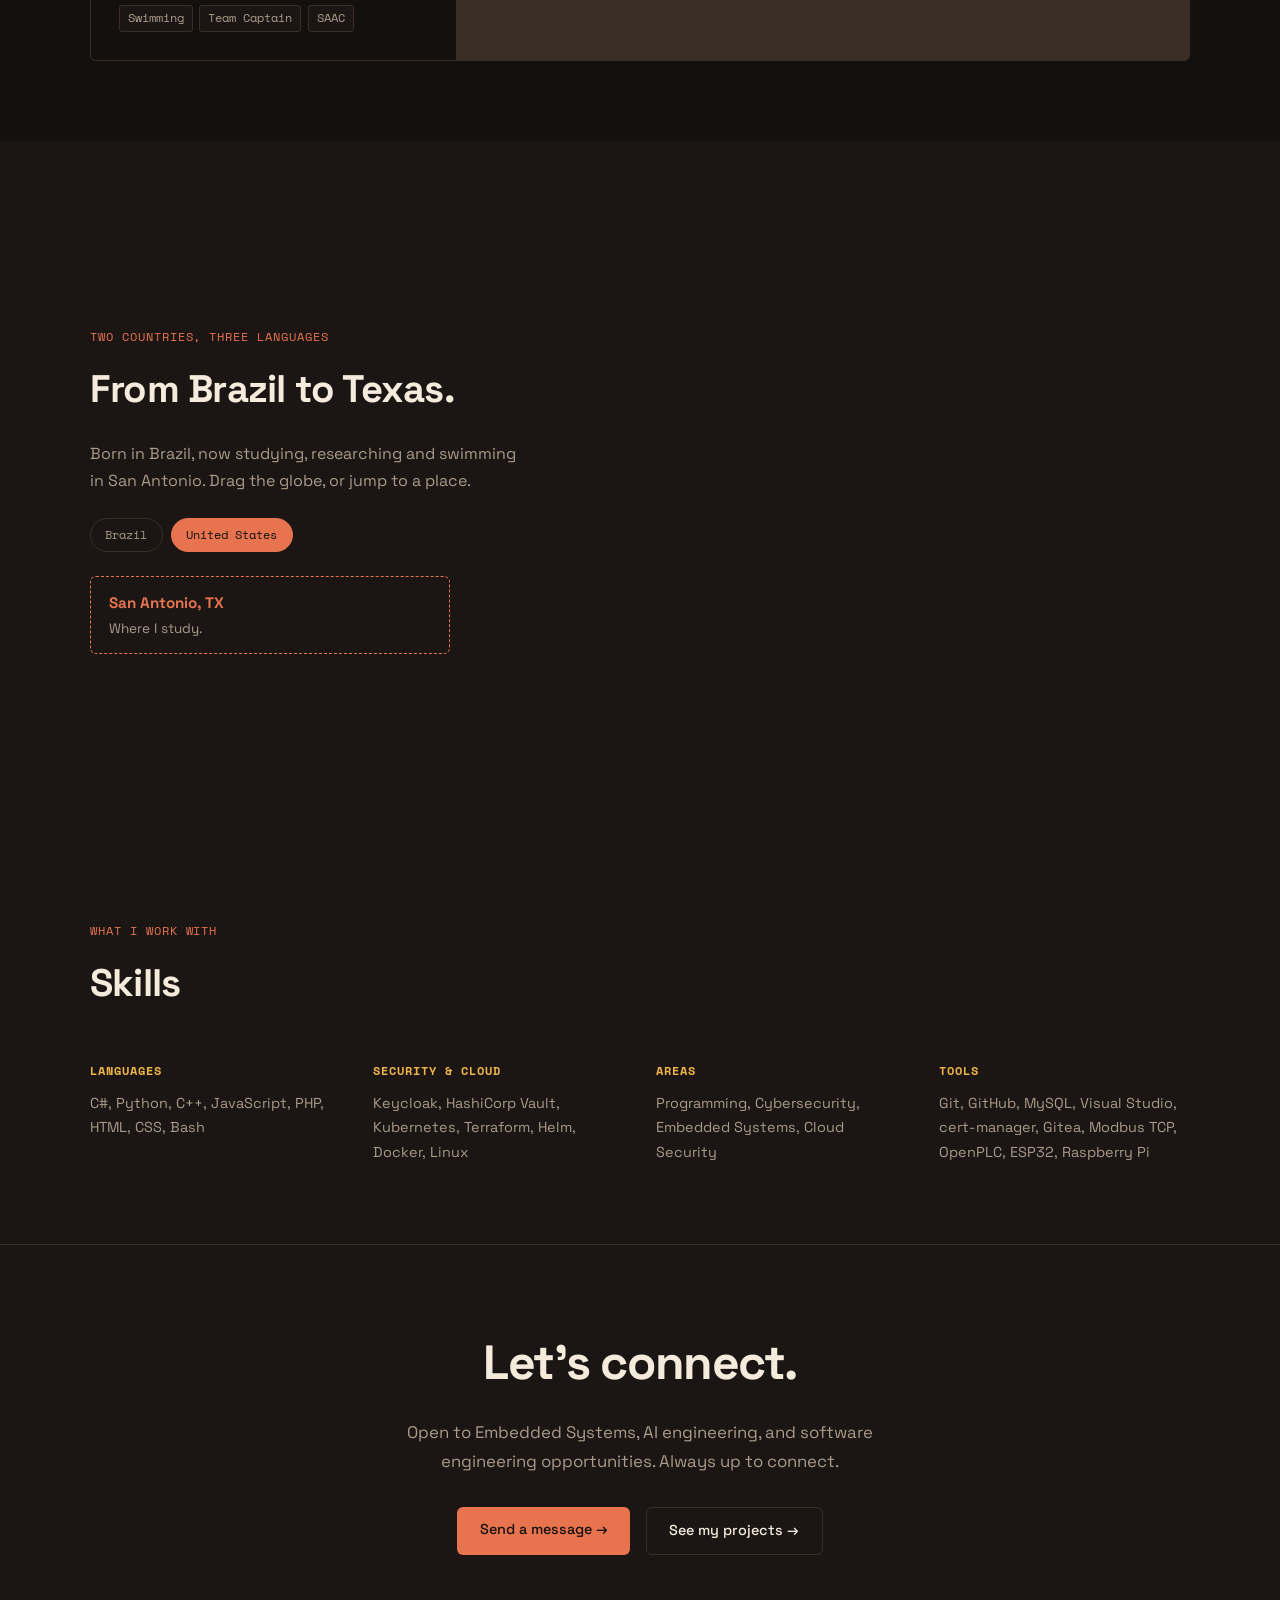
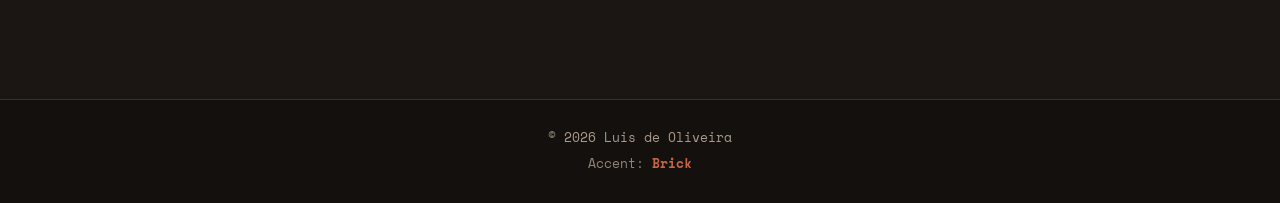
==== commit ba420a69: "Replace hero with feature image treatment across all pages" ====
--- a/index.html
+++ b/index.html
@@ -20,36 +20,21 @@
   <nav class="nav" data-nav></nav>
 
   <!-- Hero -->
-  <section class="hero">
+  <section class="hero hero--feature">
+    <img class="hero__photo" src="assets/images/hero-bg.jpg" alt="" aria-hidden="true"
+         width="1200" height="1500" fetchpriority="high" decoding="async" />
+    <div class="hero__scrim" aria-hidden="true"></div>
+
     <div class="hero__inner">
-      <div class="hero__text">
-        <div class="hero__tag">CIS Programming · Software Engineering · Embedded Systems · Cybersecurity · </div>
-        <h1 class="hero__title">Luis<br>de Oliveira.</h1>
-
-        <!-- Curved Loop signature moment (vanilla adaptation of React Bits'
-             Curved Loop — see design/motion-design-decisions.md). Used once,
-             here only. Animation lives in js/main.js (initCurvedLoop). -->
-        <div class="curved-loop" aria-hidden="true">
-          <svg viewBox="0 0 800 70" class="curved-loop__svg" preserveAspectRatio="none" xmlns:xlink="http://www.w3.org/1999/xlink">
-            <defs>
-              <path id="curvedLoopPath" d="M 0 55 Q 400 -15 800 55" />
-            </defs>
-            <text class="curved-loop__text">
-              <textPath id="curvedLoopTextPath" class="curved-loop__text-path" href="#curvedLoopPath" xlink:href="#curvedLoopPath" startOffset="0%">LUIS DE OLIVEIRA &#183; CIS PROGRAMMING &#183; SOFTWARE ENGINEERING &#183; EMBEDDED SYSTEMS &#183; CYBERSECURITY &#183; LUIS DE OLIVEIRA &#183; CIS PROGRAMMING &#183; SOFTWARE ENGINEERING &#183; EMBEDDED SYSTEMS &#183; CYBERSECURITY &#183;&#160;</textPath>
-            </text>
-          </svg>
+      <div class="hero__copy">
+        <p class="hero__name">Luis de Oliveira</p>
+        <p class="hero__eyebrow">Computer Information Systems · UIW</p>
+        <h1 class="hero__headline">I build secure systems, then <em>test how they fail</em></h1>
+        <p class="hero__lede">ICS/OT undergraduate researcher and NCAA D1 swimmer in San Antonio. Embedded hardware, cloud security, and the gap between them.</p>
+        <div class="hero__actions">
+          <a href="pages/experience.html" class="hero__pill">My experience <span class="hero__pill-arrow" aria-hidden="true">&rarr;</span></a>
+          <a href="pages/projects.html" class="hero__textlink">See the projects &#8599;</a>
         </div>
-
-        <p class="hero__sub">ICS/OT undergraduate researcher and D1 swimmer at UIW. I build secure systems, test how they fail, and work in three languages.</p>
-        <div class="hero__cta">
-          <a href="pages/experience.html" class="btn btn--primary">My experience →</a>
-          <a href="pages/about.html" class="btn btn--ghost">About me</a>
-        </div>
-      </div>
-
-      <div class="hero__portrait shape-blur-wrap">
-        <span class="shape-blur" aria-hidden="true"></span>
-        <img src="assets/images/luis-portrait.jpg" alt="Luis de Oliveira" class="hero__portrait-img" width="588" height="736" />
       </div>
     </div>
 
--- a/styles/main.css
+++ b/styles/main.css
@@ -1027,3 +1027,204 @@
   .globe-section { grid-template-columns: 1fr; gap: 1.5rem; }
   .globe-section__canvas canvas { margin: 0 auto; }
 }
+
+/* =====================================================================
+   Feature hero & page headers (added Oct 2026)
+   ---------------------------------------------------------------------
+   The homepage hero and every page header sit on a slice of
+   assets/images/hero-bg.jpg behind a scrim. Added as modifiers
+   (.hero--feature, .page-hero--feature) so the base .hero and
+   .page-hero rules above are untouched and nothing else shifts.
+
+   The copy reveals using the existing `.js .reveal` system further up
+   this file — js/main.js adds those classes — so there is no separate
+   stylesheet or script for this. The photo fades in via CSS alone.
+   ===================================================================== */
+:root { --ease: cubic-bezier(0.2, 0.7, 0.1, 1); }
+
+.hero--feature {
+  position: relative;
+  max-width: none;
+  margin: 0;
+  padding: 3rem 2rem 1.5rem;
+  min-height: min(88svh, 820px);
+  overflow: hidden;
+  isolation: isolate;
+  display: flex;
+  flex-direction: column;
+}
+.hero--feature .hero__inner {
+  position: relative;
+  z-index: 3;
+  display: flex;
+  align-items: center;
+  width: 100%;
+  max-width: var(--max);
+  margin: 0 auto;
+  flex: 1;
+}
+.hero__copy { max-width: 520px; }
+
+.hero__photo {
+  position: absolute;
+  inset: 0;
+  z-index: 0;
+  width: 100%;
+  height: 100%;
+  object-fit: cover;
+  /* Source art is portrait (4:5); bias the crop to the hand and screen. */
+  object-position: 72% center;
+  animation: heroPhotoIn 1.2s var(--ease) both;
+}
+@keyframes heroPhotoIn {
+  from { opacity: 0; transform: scale(1.06); }
+  to   { opacity: 1; transform: none; }
+}
+
+.hero__scrim {
+  position: absolute;
+  inset: 0;
+  z-index: 2;
+  pointer-events: none;
+  background:
+    linear-gradient(90deg, var(--bg) 16%, rgba(0, 0, 0, 0.55) 52%, rgba(0, 0, 0, 0.2) 100%),
+    linear-gradient(180deg, rgba(0, 0, 0, 0.3) 0%, rgba(0, 0, 0, 0) 28%, var(--bg) 98%);
+}
+:root[data-theme="light"] .hero__scrim {
+  background:
+    linear-gradient(90deg, var(--bg) 16%, rgba(251, 245, 236, 0.72) 52%, rgba(251, 245, 236, 0.3) 100%),
+    linear-gradient(180deg, rgba(251, 245, 236, 0.4) 0%, rgba(251, 245, 236, 0) 28%, var(--bg) 98%);
+}
+
+.hero__name {
+  font-size: 0.95rem;
+  font-weight: 500;
+  letter-spacing: -0.01em;
+  color: var(--text);
+  margin-bottom: 0.55rem;
+}
+.hero__eyebrow {
+  display: flex;
+  align-items: center;
+  gap: 0.75rem;
+  font-family: var(--font-mono);
+  font-size: 0.7rem;
+  letter-spacing: 0.18em;
+  text-transform: uppercase;
+  color: var(--muted);
+  margin-bottom: 1.5rem;
+}
+.hero__eyebrow::before,
+.page-hero--feature .section__eyebrow::before {
+  content: "";
+  width: 28px;
+  height: 1px;
+  background: var(--accent);
+  flex: none;
+}
+.hero__headline {
+  font-size: clamp(2.3rem, 4.8vw, 3.9rem);
+  font-weight: 700;
+  line-height: 1.04;
+  letter-spacing: -0.03em;
+  margin-bottom: 1.2rem;
+}
+.hero__headline em { font-style: italic; color: var(--accent); }
+.hero__lede {
+  font-size: 1.05rem;
+  color: var(--muted);
+  line-height: 1.7;
+  max-width: 46ch;
+  margin-bottom: 2rem;
+}
+.hero__actions { display: flex; align-items: center; gap: 1.25rem; flex-wrap: wrap; }
+.hero__pill {
+  display: inline-flex;
+  align-items: center;
+  gap: 0.7rem;
+  padding: 0.6rem 0.6rem 0.6rem 1.25rem;
+  border-radius: 999px;
+  background: linear-gradient(100deg, var(--accent) 0%, var(--accent2) 120%);
+  color: var(--on-accent);
+  font-weight: 500;
+  font-size: 0.92rem;
+  transition: transform 0.2s var(--ease), filter 0.2s;
+}
+.hero__pill:hover { transform: translateY(-2px); filter: brightness(1.06); }
+.hero__pill-arrow {
+  display: grid;
+  place-items: center;
+  width: 26px;
+  height: 26px;
+  border-radius: 50%;
+  background: var(--on-accent);
+  color: var(--accent);
+  font-size: 0.8rem;
+}
+.hero__textlink {
+  font-size: 0.9rem;
+  color: var(--text);
+  border-bottom: 1px solid var(--border);
+  padding-bottom: 2px;
+  transition: border-color 0.2s;
+}
+.hero__textlink:hover { border-color: var(--accent); }
+
+/* The stats row lives inside the hero, so it needs the content width
+   and to sit above the scrim. */
+.hero--feature .hero__stats {
+  position: relative;
+  z-index: 3;
+  width: 100%;
+  max-width: var(--max);
+  margin: 1.75rem auto 0;
+  padding-top: 2rem;
+}
+
+/* --- page headers: same language, much quieter --- */
+.page-hero--feature {
+  position: relative;
+  overflow: hidden;
+  isolation: isolate;
+  min-height: 42svh;
+  display: flex;
+  align-items: flex-end;
+  padding: 7rem 2rem 3rem;
+}
+.page-hero--feature .page-hero__inner { position: relative; z-index: 3; width: 100%; }
+.page-hero--feature .section__eyebrow { display: flex; align-items: center; gap: 0.75rem; }
+.page-hero--feature .hero__photo {
+  /* A different slice than the homepage, so the pages don't read as
+     copies of each other. */
+  object-position: 42% 38%;
+  animation: none;
+}
+.page-hero--feature .hero__scrim {
+  background:
+    linear-gradient(90deg, var(--bg) 14%, rgba(0, 0, 0, 0.72) 58%, rgba(0, 0, 0, 0.5) 100%),
+    linear-gradient(180deg, rgba(0, 0, 0, 0.55) 0%, rgba(0, 0, 0, 0.3) 45%, var(--bg) 99%);
+}
+:root[data-theme="light"] .page-hero--feature .hero__scrim {
+  background:
+    linear-gradient(90deg, var(--bg) 14%, rgba(251, 245, 236, 0.82) 58%, rgba(251, 245, 236, 0.62) 100%),
+    linear-gradient(180deg, rgba(251, 245, 236, 0.62) 0%, rgba(251, 245, 236, 0.4) 45%, var(--bg) 99%);
+}
+
+@media (max-width: 900px) {
+  .hero--feature { min-height: 0; padding: 2rem 1rem 1.25rem; }
+  .hero--feature .hero__inner { flex-direction: column; align-items: stretch; }
+  .hero__photo { object-position: 60% center; }
+  .hero__scrim {
+    background: linear-gradient(180deg, rgba(0, 0, 0, 0.45) 0%, rgba(0, 0, 0, 0.1) 35%, var(--bg) 92%);
+  }
+  :root[data-theme="light"] .hero__scrim {
+    background: linear-gradient(180deg, rgba(251, 245, 236, 0.6) 0%, rgba(251, 245, 236, 0.25) 35%, var(--bg) 92%);
+  }
+  .page-hero--feature { min-height: 0; padding: 4.5rem 1rem 2.25rem; }
+  .page-hero--feature .hero__photo { object-position: 50% 35%; }
+}
+
+@media (prefers-reduced-motion: reduce) {
+  .hero__photo { animation: none; }
+  .hero__pill:hover { transform: none; }
+}
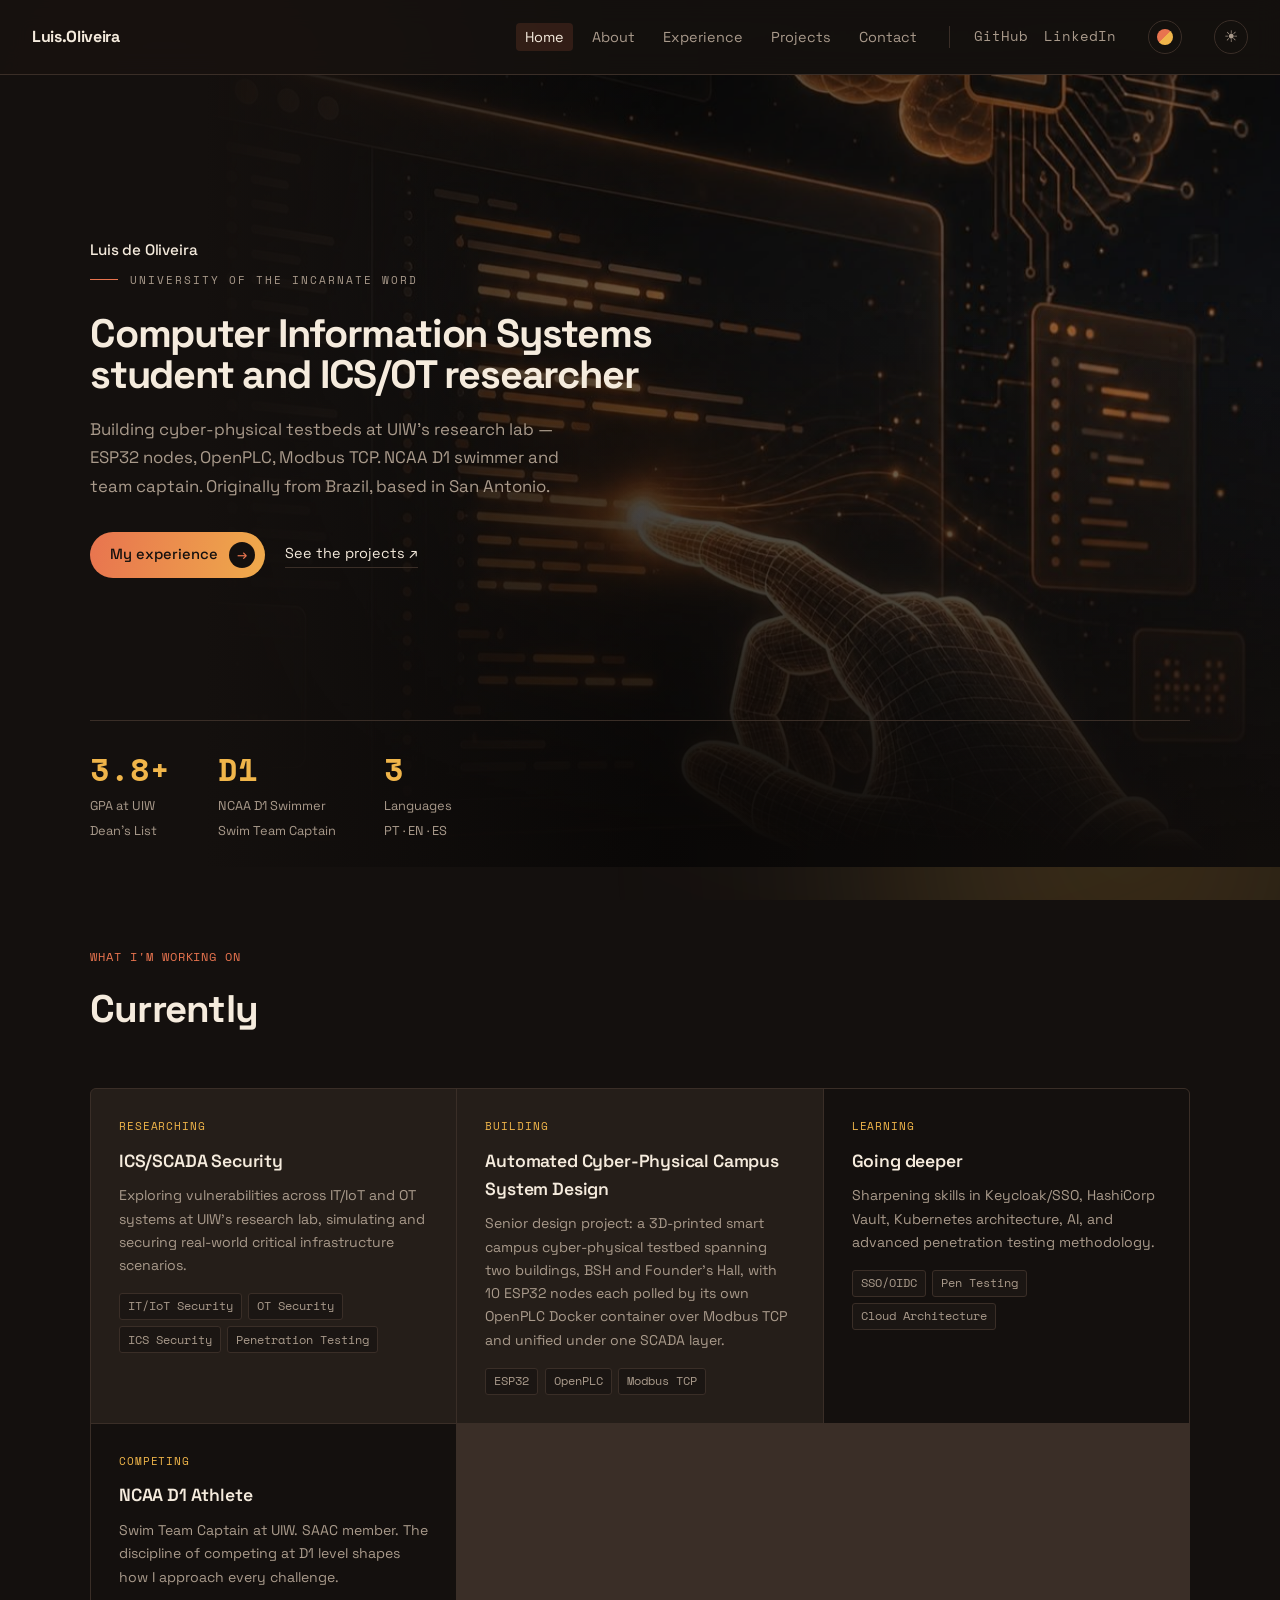
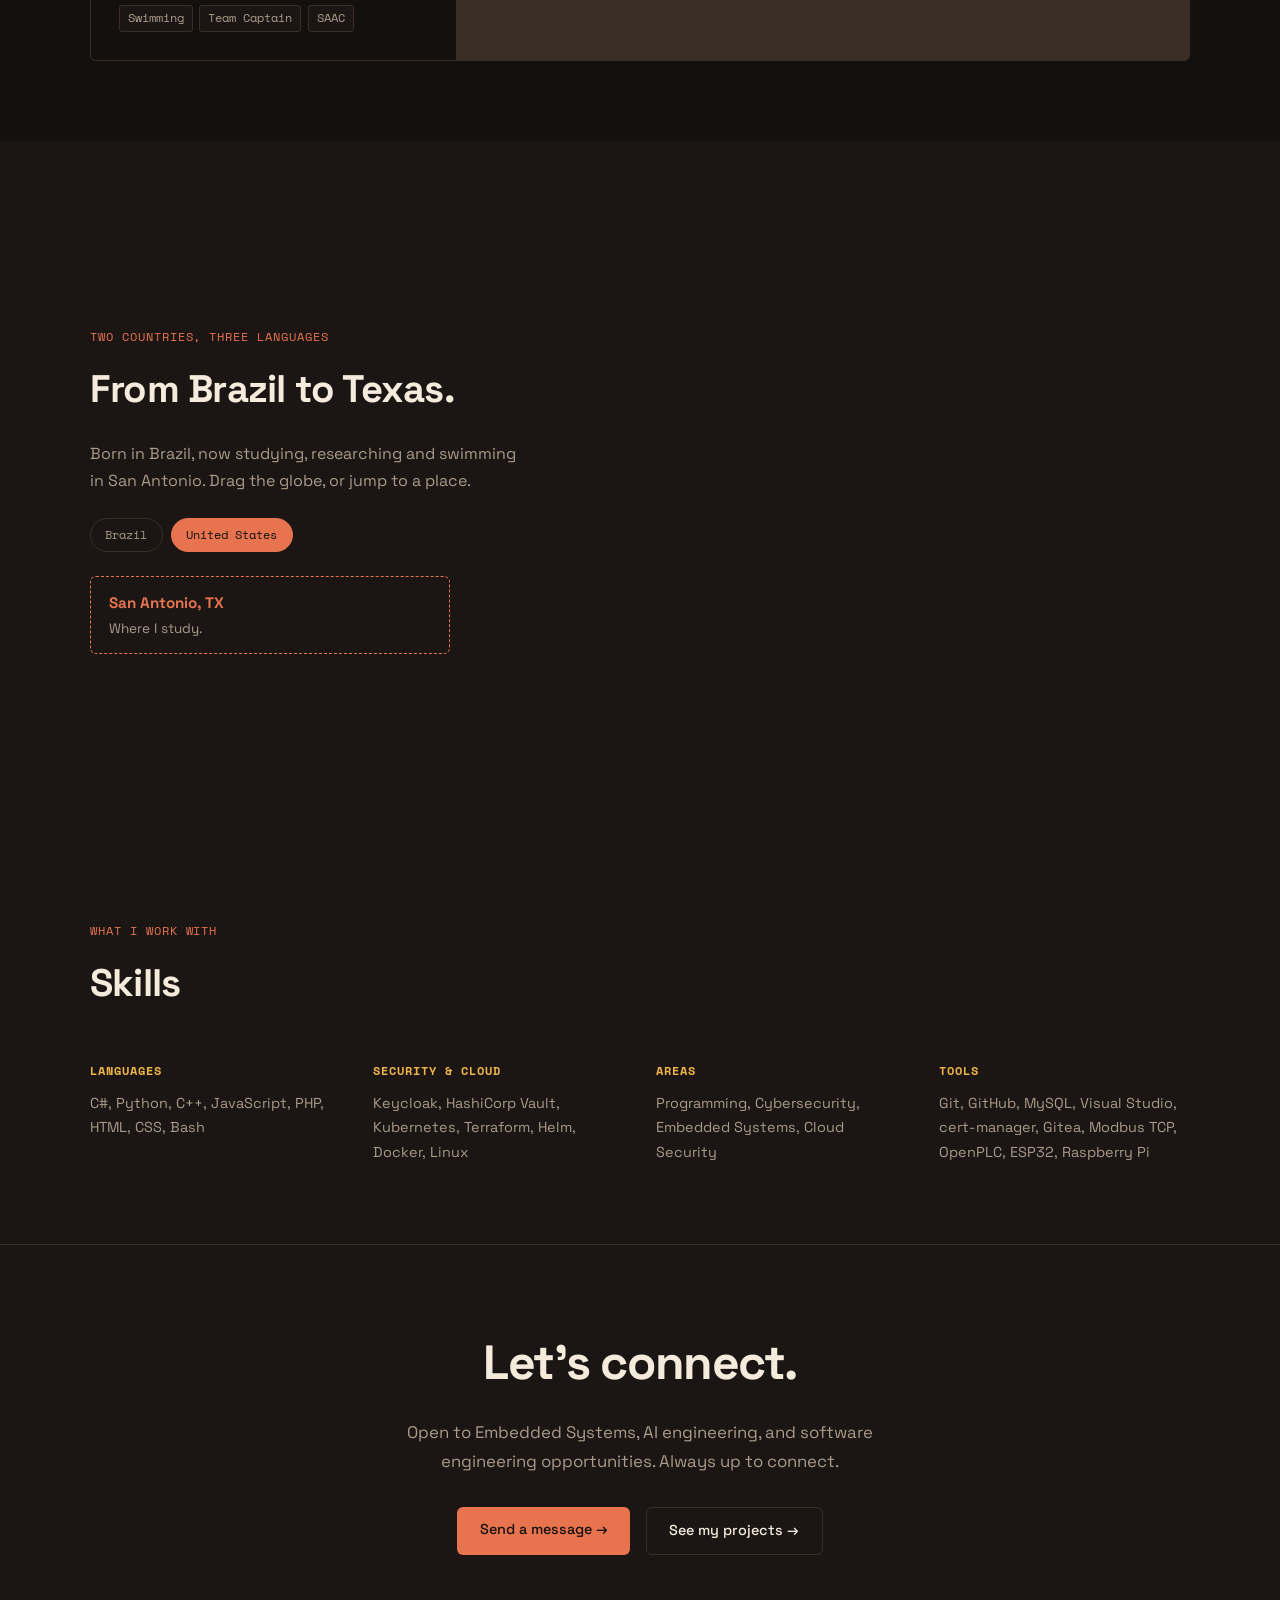
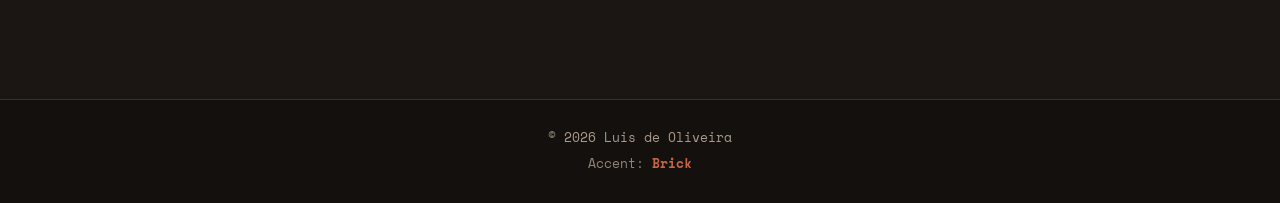
==== commit 5606c358: "Plain descriptive headline; rebalance hero copy and mobile scrim" ====
--- a/index.html
+++ b/index.html
@@ -28,9 +28,9 @@
     <div class="hero__inner">
       <div class="hero__copy">
         <p class="hero__name">Luis de Oliveira</p>
-        <p class="hero__eyebrow">Computer Information Systems · UIW</p>
-        <h1 class="hero__headline">I build secure systems, then <em>test how they fail</em></h1>
-        <p class="hero__lede">ICS/OT undergraduate researcher and NCAA D1 swimmer in San Antonio. Embedded hardware, cloud security, and the gap between them.</p>
+        <p class="hero__eyebrow">University of the Incarnate Word</p>
+        <h1 class="hero__headline">Computer Information Systems student and ICS/OT researcher</h1>
+        <p class="hero__lede">Building cyber-physical testbeds at UIW's research lab — ESP32 nodes, OpenPLC, Modbus TCP. NCAA D1 swimmer and team captain. Originally from Brazil, based in San Antonio.</p>
         <div class="hero__actions">
           <a href="pages/experience.html" class="hero__pill">My experience <span class="hero__pill-arrow" aria-hidden="true">&rarr;</span></a>
           <a href="pages/projects.html" class="hero__textlink">See the projects &#8599;</a>
--- a/styles/main.css
+++ b/styles/main.css
@@ -1063,7 +1063,7 @@
   margin: 0 auto;
   flex: 1;
 }
-.hero__copy { max-width: 520px; }
+.hero__copy { max-width: 580px; }
 
 .hero__photo {
   position: absolute;
@@ -1123,7 +1123,7 @@
   flex: none;
 }
 .hero__headline {
-  font-size: clamp(2.3rem, 4.8vw, 3.9rem);
+  font-size: clamp(1.75rem, 3.1vw, 2.7rem);
   font-weight: 700;
   line-height: 1.04;
   letter-spacing: -0.03em;
@@ -1214,11 +1214,14 @@
   .hero--feature { min-height: 0; padding: 2rem 1rem 1.25rem; }
   .hero--feature .hero__inner { flex-direction: column; align-items: stretch; }
   .hero__photo { object-position: 60% center; }
+  /* Phone: the copy sits directly over the artwork, so the scrim stays
+     light at the very top (where the picture reads) and deepens through
+     the band the text occupies. */
   .hero__scrim {
-    background: linear-gradient(180deg, rgba(0, 0, 0, 0.45) 0%, rgba(0, 0, 0, 0.1) 35%, var(--bg) 92%);
+    background: linear-gradient(180deg, rgba(0, 0, 0, 0.2) 0%, rgba(0, 0, 0, 0.5) 26%, rgba(0, 0, 0, 0.66) 58%, var(--bg) 95%);
   }
   :root[data-theme="light"] .hero__scrim {
-    background: linear-gradient(180deg, rgba(251, 245, 236, 0.6) 0%, rgba(251, 245, 236, 0.25) 35%, var(--bg) 92%);
+    background: linear-gradient(180deg, rgba(251, 245, 236, 0.35) 0%, rgba(251, 245, 236, 0.68) 26%, rgba(251, 245, 236, 0.82) 58%, var(--bg) 95%);
   }
   .page-hero--feature { min-height: 0; padding: 4.5rem 1rem 2.25rem; }
   .page-hero--feature .hero__photo { object-position: 50% 35%; }
@@ -1228,3 +1231,42 @@
   .hero__photo { animation: none; }
   .hero__pill:hover { transform: none; }
 }
+
+/* --- Hero entrance ---------------------------------------------------
+   The copy waits for the photo to settle, then rises in. Without the
+   delay it animates at the same instant as the photo fade and the whole
+   sequence reads as one pop rather than an arrival.
+
+   `--reveal-delay` is the per-item stagger js/main.js sets (70ms apart).
+   It is stretched and pushed back here so the hero alone gets the
+   slower, later entrance; every other .reveal on the site is untouched.
+   -------------------------------------------------------------------- */
+.hero--feature .hero__copy > .reveal {
+  transform: translateY(18px);
+  filter: blur(6px);
+  transition-property: opacity, transform, filter;
+  transition-duration: 0.9s;
+  transition-timing-function: ease, var(--ease), var(--ease);
+  /* photo fade is 1.2s; copy starts at 0.7s so they overlap slightly */
+  transition-delay: calc(var(--reveal-delay, 0ms) * 1.3 + 0.7s);
+}
+.hero--feature .hero__copy > .reveal.is-visible {
+  transform: none;
+  filter: none;
+}
+
+/* The stats row lands last, once the copy has finished. */
+.hero--feature .hero__stats.reveal {
+  transition-duration: 0.9s;
+  transition-delay: 1.15s;
+}
+
+@media (prefers-reduced-motion: reduce) {
+  .hero--feature .hero__copy > .reveal,
+  .hero--feature .hero__stats.reveal {
+    transform: none;
+    filter: none;
+    transition: none;
+    transition-delay: 0s;
+  }
+}
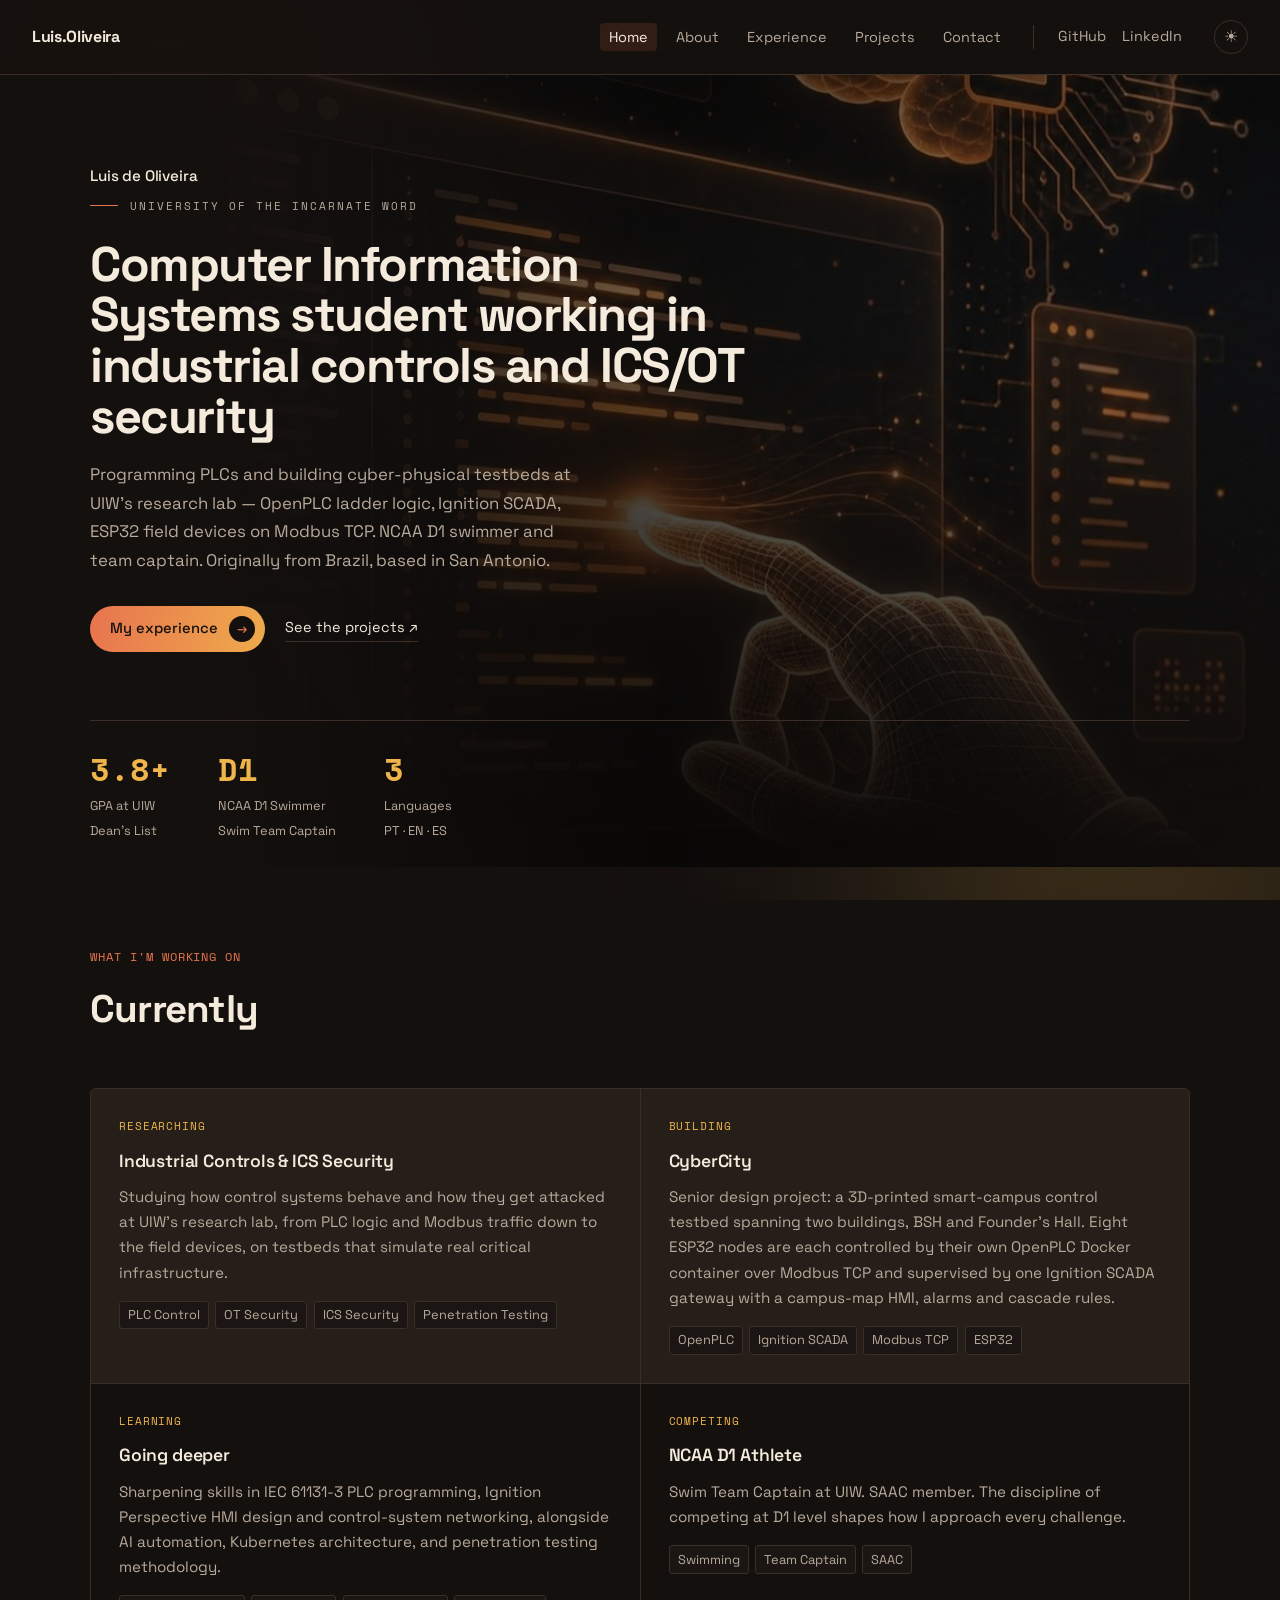
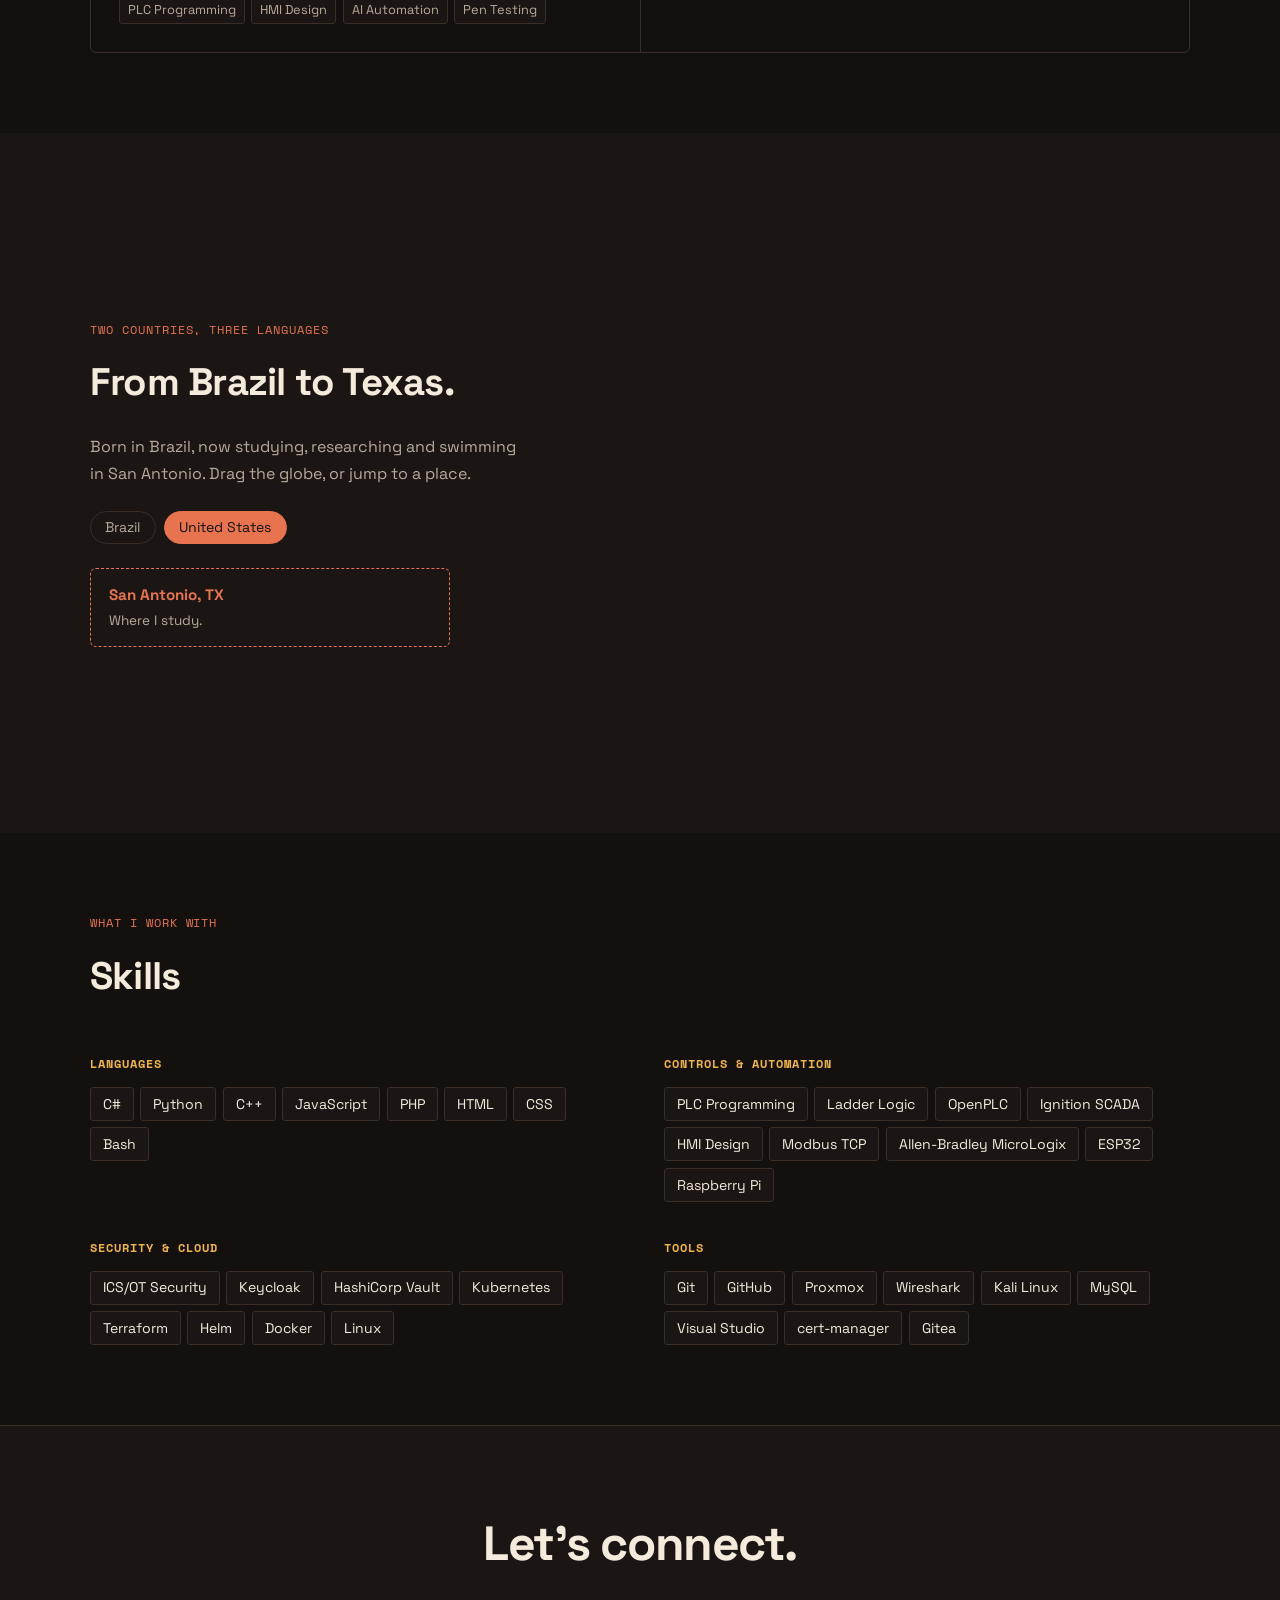
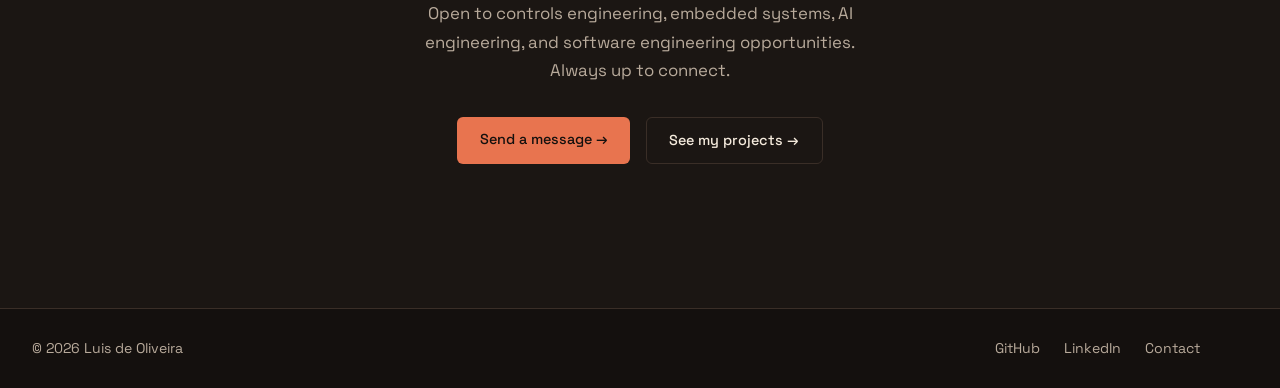
==== commit a831612d: "Add controls projects, shift copy toward controls engineering, polish layout Content - Projects: ren" ====
--- a/index.html
+++ b/index.html
@@ -3,7 +3,7 @@
 <head>
   <meta charset="UTF-8" />
   <meta name="viewport" content="width=device-width, initial-scale=1.0" />
-  <meta name="description" content="Luis de Oliveira — Cybersecurity & Cloud Security Engineer, NCAA D1 Swimmer, Undergraduate Researcher at UIW." />
+  <meta name="description" content="Luis de Oliveira — industrial controls and ICS/OT security researcher at UIW. PLC programming, SCADA/HMI, Modbus TCP. NCAA D1 swimmer." />
   <title>Luis de Oliveira</title>
   <link rel="preconnect" href="https://fonts.googleapis.com">
   <link rel="preconnect" href="https://fonts.gstatic.com" crossorigin>
@@ -29,8 +29,8 @@
       <div class="hero__copy">
         <p class="hero__name">Luis de Oliveira</p>
         <p class="hero__eyebrow">University of the Incarnate Word</p>
-        <h1 class="hero__headline">Computer Information Systems student and ICS/OT researcher</h1>
-        <p class="hero__lede">Building cyber-physical testbeds at UIW's research lab — ESP32 nodes, OpenPLC, Modbus TCP. NCAA D1 swimmer and team captain. Originally from Brazil, based in San Antonio.</p>
+        <h1 class="hero__headline">Computer Information Systems student working in industrial controls and ICS/OT security</h1>
+        <p class="hero__lede">Programming PLCs and building cyber-physical testbeds at UIW's research lab — OpenPLC ladder logic, Ignition SCADA, ESP32 field devices on Modbus TCP. NCAA D1 swimmer and team captain. Originally from Brazil, based in San Antonio.</p>
         <div class="hero__actions">
           <a href="pages/experience.html" class="hero__pill">My experience <span class="hero__pill-arrow" aria-hidden="true">&rarr;</span></a>
           <a href="pages/projects.html" class="hero__textlink">See the projects &#8599;</a>
@@ -65,26 +65,26 @@
       <div class="current__grid">
         <div class="current__item current__item--active">
           <span class="current__status">Researching</span>
-          <h3>ICS/SCADA Security</h3>
-          <p>Exploring vulnerabilities across IT/IoT and OT systems at UIW's research lab, simulating and securing real-world critical infrastructure scenarios.</p>
+          <h3>Industrial Controls & ICS Security</h3>
+          <p>Studying how control systems behave and how they get attacked at UIW's research lab, from PLC logic and Modbus traffic down to the field devices, on testbeds that simulate real critical infrastructure.</p>
           <div class="current__tags">
-            <span>IT/IoT Security</span><span>OT Security</span><span>ICS Security</span><span>Penetration Testing</span>
+            <span>PLC Control</span><span>OT Security</span><span>ICS Security</span><span>Penetration Testing</span>
           </div>
         </div>
         <div class="current__item current__item--active">
           <span class="current__status">Building</span>
-          <h3>Automated Cyber-Physical Campus System Design</h3>
-          <p>Senior design project: a 3D-printed smart campus cyber-physical testbed spanning two buildings, BSH and Founder's Hall, with 10 ESP32 nodes each polled by its own OpenPLC Docker container over Modbus TCP and unified under one SCADA layer.</p>
+          <h3>CyberCity</h3>
+          <p>Senior design project: a 3D-printed smart-campus control testbed spanning two buildings, BSH and Founder's Hall. Eight ESP32 nodes are each controlled by their own OpenPLC Docker container over Modbus TCP and supervised by one Ignition SCADA gateway with a campus-map HMI, alarms and cascade rules.</p>
           <div class="current__tags">
-            <span>ESP32</span><span>OpenPLC</span><span>Modbus TCP</span>
+            <span>OpenPLC</span><span>Ignition SCADA</span><span>Modbus TCP</span><span>ESP32</span>
           </div>
         </div>
         <div class="current__item">
           <span class="current__status">Learning</span>
           <h3>Going deeper</h3>
-          <p>Sharpening skills in Keycloak/SSO, HashiCorp Vault, Kubernetes architecture, AI, and advanced penetration testing methodology.</p>
+          <p>Sharpening skills in IEC 61131-3 PLC programming, Ignition Perspective HMI design and control-system networking, alongside AI automation, Kubernetes architecture, and penetration testing methodology.</p>
           <div class="current__tags">
-            <span>SSO/OIDC</span><span>Pen Testing</span><span>Cloud Architecture</span>
+            <span>PLC Programming</span><span>HMI Design</span><span>AI Automation</span><span>Pen Testing</span>
           </div>
         </div>
         <div class="current__item">
@@ -119,26 +119,26 @@
   </section>
 
   <!-- Skills snapshot -->
-  <section class="section section--alt">
+  <section class="section">
     <div class="section__inner">
       <p class="section__eyebrow">What I work with</p>
       <h2 class="section__title">Skills</h2>
       <div class="skills__grid">
         <div class="skill__group">
           <h4>Languages</h4>
-          <p>C#, Python, C++, JavaScript, PHP, HTML, CSS, Bash</p>
+          <div class="current__tags skill__tags"><span>C#</span><span>Python</span><span>C++</span><span>JavaScript</span><span>PHP</span><span>HTML</span><span>CSS</span><span>Bash</span></div>
+        </div>
+        <div class="skill__group">
+          <h4>Controls & Automation</h4>
+          <div class="current__tags skill__tags"><span>PLC Programming</span><span>Ladder Logic</span><span>OpenPLC</span><span>Ignition SCADA</span><span>HMI Design</span><span>Modbus TCP</span><span>Allen-Bradley MicroLogix</span><span>ESP32</span><span>Raspberry Pi</span></div>
         </div>
         <div class="skill__group">
           <h4>Security & Cloud</h4>
-          <p>Keycloak, HashiCorp Vault, Kubernetes, Terraform, Helm, Docker, Linux</p>
-        </div>
-        <div class="skill__group">
-          <h4>Areas</h4>
-          <p>Programming, Cybersecurity, Embedded Systems, Cloud Security</p>
+          <div class="current__tags skill__tags"><span>ICS/OT Security</span><span>Keycloak</span><span>HashiCorp Vault</span><span>Kubernetes</span><span>Terraform</span><span>Helm</span><span>Docker</span><span>Linux</span></div>
         </div>
         <div class="skill__group">
           <h4>Tools</h4>
-          <p>Git, GitHub, MySQL, Visual Studio, cert-manager, Gitea, Modbus TCP, OpenPLC, ESP32, Raspberry Pi</p>
+          <div class="current__tags skill__tags"><span>Git</span><span>GitHub</span><span>Proxmox</span><span>Wireshark</span><span>Kali Linux</span><span>MySQL</span><span>Visual Studio</span><span>cert-manager</span><span>Gitea</span></div>
         </div>
       </div>
     </div>
@@ -148,7 +148,7 @@
   <section class="section section--cta">
     <div class="section__inner section__inner--center">
       <h2>Let's connect.</h2>
-      <p>Open to Embedded Systems, AI engineering, and software engineering opportunities. Always up to connect.</p>
+      <p>Open to controls engineering, embedded systems, AI engineering, and software engineering opportunities. Always up to connect.</p>
       <div class="hero__cta">
         <a href="pages/contact.html" class="btn btn--primary">Send a message →</a>
         <a href="pages/projects.html" class="btn btn--ghost">See my projects →</a>
--- a/styles/main.css
+++ b/styles/main.css
@@ -11,7 +11,7 @@
   --surface:   #251E19;
   --border:    #3A2E27;
   --text:      #F5EBDD;
-  --muted:     #A99A8B;
+  --muted:     #B8AA9B;
   --accent:    #E8744F;   /* terracotta / brick */
   --accent2:   #F0B54A;   /* warm amber */
   --accent-hover: #F28E6D;
@@ -31,7 +31,7 @@
   --surface:   #FFFFFF;
   --border:    #E3D3BD;
   --text:      #2A1F18;
-  --muted:     #6B5B4E;
+  --muted:     #5F5044;
   --accent:    #B8461F;
   --accent2:   #96600A;
   --accent-hover: #CF5A30;
@@ -1063,7 +1063,7 @@
   margin: 0 auto;
   flex: 1;
 }
-.hero__copy { max-width: 580px; }
+.hero__copy { max-width: 660px; }
 
 .hero__photo {
   position: absolute;
@@ -1074,7 +1074,7 @@
   object-fit: cover;
   /* Source art is portrait (4:5); bias the crop to the hand and screen. */
   object-position: 72% center;
-  animation: heroPhotoIn 1.2s var(--ease) both;
+  animation: heroPhotoIn 0.7s var(--ease) both;
 }
 @keyframes heroPhotoIn {
   from { opacity: 0; transform: scale(1.06); }
@@ -1123,7 +1123,7 @@
   flex: none;
 }
 .hero__headline {
-  font-size: clamp(1.75rem, 3.1vw, 2.7rem);
+  font-size: clamp(1.85rem, 3.8vw, 3.2rem);
   font-weight: 700;
   line-height: 1.04;
   letter-spacing: -0.03em;
@@ -1245,10 +1245,10 @@
   transform: translateY(18px);
   filter: blur(6px);
   transition-property: opacity, transform, filter;
-  transition-duration: 0.9s;
+  transition-duration: 0.6s;
   transition-timing-function: ease, var(--ease), var(--ease);
-  /* photo fade is 1.2s; copy starts at 0.7s so they overlap slightly */
-  transition-delay: calc(var(--reveal-delay, 0ms) * 1.3 + 0.7s);
+  /* photo fade is 0.7s; copy starts at 0.25s so they overlap */
+  transition-delay: calc(var(--reveal-delay, 0ms) + 0.25s);
 }
 .hero--feature .hero__copy > .reveal.is-visible {
   transform: none;
@@ -1257,8 +1257,8 @@
 
 /* The stats row lands last, once the copy has finished. */
 .hero--feature .hero__stats.reveal {
-  transition-duration: 0.9s;
-  transition-delay: 1.15s;
+  transition-duration: 0.6s;
+  transition-delay: 0.6s;
 }
 
 @media (prefers-reduced-motion: reduce) {
@@ -1270,3 +1270,102 @@
     transition-delay: 0s;
   }
 }
+
+/* =====================
+   About portrait (added Nov 2026)
+   The photo heads the right-hand column above the fact cards; on phones
+   it comes first, before the bio. Square crop biased to the top of the
+   frame so it reads as a head-and-shoulders portrait.
+   ===================== */
+.about__layout {
+  grid-template-areas:
+    "text portrait"
+    "text facts";
+  grid-template-rows: auto 1fr;
+  row-gap: 1rem;
+}
+.about__layout .about__text  { grid-area: text; }
+.about__layout .about__facts { grid-area: facts; }
+.about__portrait {
+  grid-area: portrait;
+  justify-self: stretch;
+  margin: 0;
+}
+.about__portrait .about__portrait-img {
+  width: 100%;
+  height: auto;
+  aspect-ratio: 1;
+  object-fit: cover;
+  object-position: center 18%;
+}
+@media (max-width: 768px) {
+  .about__layout {
+    grid-template-areas: "portrait" "text" "facts";
+    grid-template-rows: auto;
+    row-gap: 2rem;
+  }
+  .about__portrait { justify-self: start; width: min(220px, 60%); }
+}
+
+/* =====================
+   Layout polish (Nov 2026)
+   Grids that used to leave an empty slot now fill their last row, and
+   the emoji on the Honors / Contact cards are line icons in the accent.
+   ===================== */
+.honors__grid { display: flex; flex-wrap: wrap; }
+.honors__grid .honor__item { flex: 1 1 170px; }
+.honor__icon { display: flex; justify-content: center; }
+.honor__icon svg {
+  width: 28px; height: 28px;
+  fill: none; stroke: var(--accent); stroke-width: 1.6;
+  stroke-linecap: round; stroke-linejoin: round;
+}
+@media (min-width: 769px) {
+  .current__grid,
+  .projects__grid--full { grid-template-columns: repeat(2, 1fr); }
+}
+
+/* =====================
+   Type & card system (Nov 2026)
+   - Body copy inside cards and lists is larger; --muted is a step
+     brighter (dark) / darker (light) for contrast.
+   - Space Mono is now reserved for labels, dates and the hero stats.
+     Tags, nav socials, badges, filter chips and the footer use the
+     main face.
+   - Featured project cards no longer all carry the accent border; the
+     accent arrives on hover.
+   - Skills are chips in two columns, not comma lists.
+   ===================== */
+.current__item p, .project__card p, .skill__group p { font-size: 0.95rem; }
+.project__full p { font-size: 1rem; }
+.timeline__bullets li { font-size: 0.97rem; }
+.timeline__location, .honor__item p { font-size: 0.88rem; }
+.fact__value { font-size: 0.95rem; }
+
+.current__tags span, .project__stack span, .timeline__tags span,
+.timeline__badge, .filter-chip, .nav__socials a {
+  font-family: var(--font-main);
+}
+.current__tags span, .project__stack span, .timeline__tags span { font-size: 0.8rem; }
+.timeline__badge { font-size: 0.75rem; }
+.filter-chip { font-size: 0.88rem; }
+.nav__socials a { font-size: 0.9rem; }
+.timeline__org, .project__role { font-family: var(--font-main); font-size: 0.92rem; font-weight: 600; }
+
+.project__full { border-color: var(--border); }
+.project__full:hover { border-color: var(--accent); }
+.project__full-header h3 { font-size: 1.5rem; }
+
+.skills__grid { grid-template-columns: repeat(2, 1fr); gap: 2.25rem 3rem; }
+.skill__group h4 { margin-bottom: 0.8rem; }
+.skill__tags span { font-size: 0.88rem; color: var(--text); padding: 0.3rem 0.75rem; }
+@media (max-width: 768px) { .skills__grid { grid-template-columns: 1fr; } }
+
+.footer {
+  display: flex; flex-wrap: wrap; justify-content: space-between; align-items: center;
+  gap: 0.75rem 2rem; padding: 1.75rem 5rem 1.75rem 2rem; text-align: left;
+  font-family: var(--font-main); font-size: 0.88rem;
+}
+.footer__links { display: flex; flex-wrap: wrap; gap: 1.5rem; }
+.footer__links a { transition: color 0.15s; }
+.footer__links a:hover { color: var(--accent); }
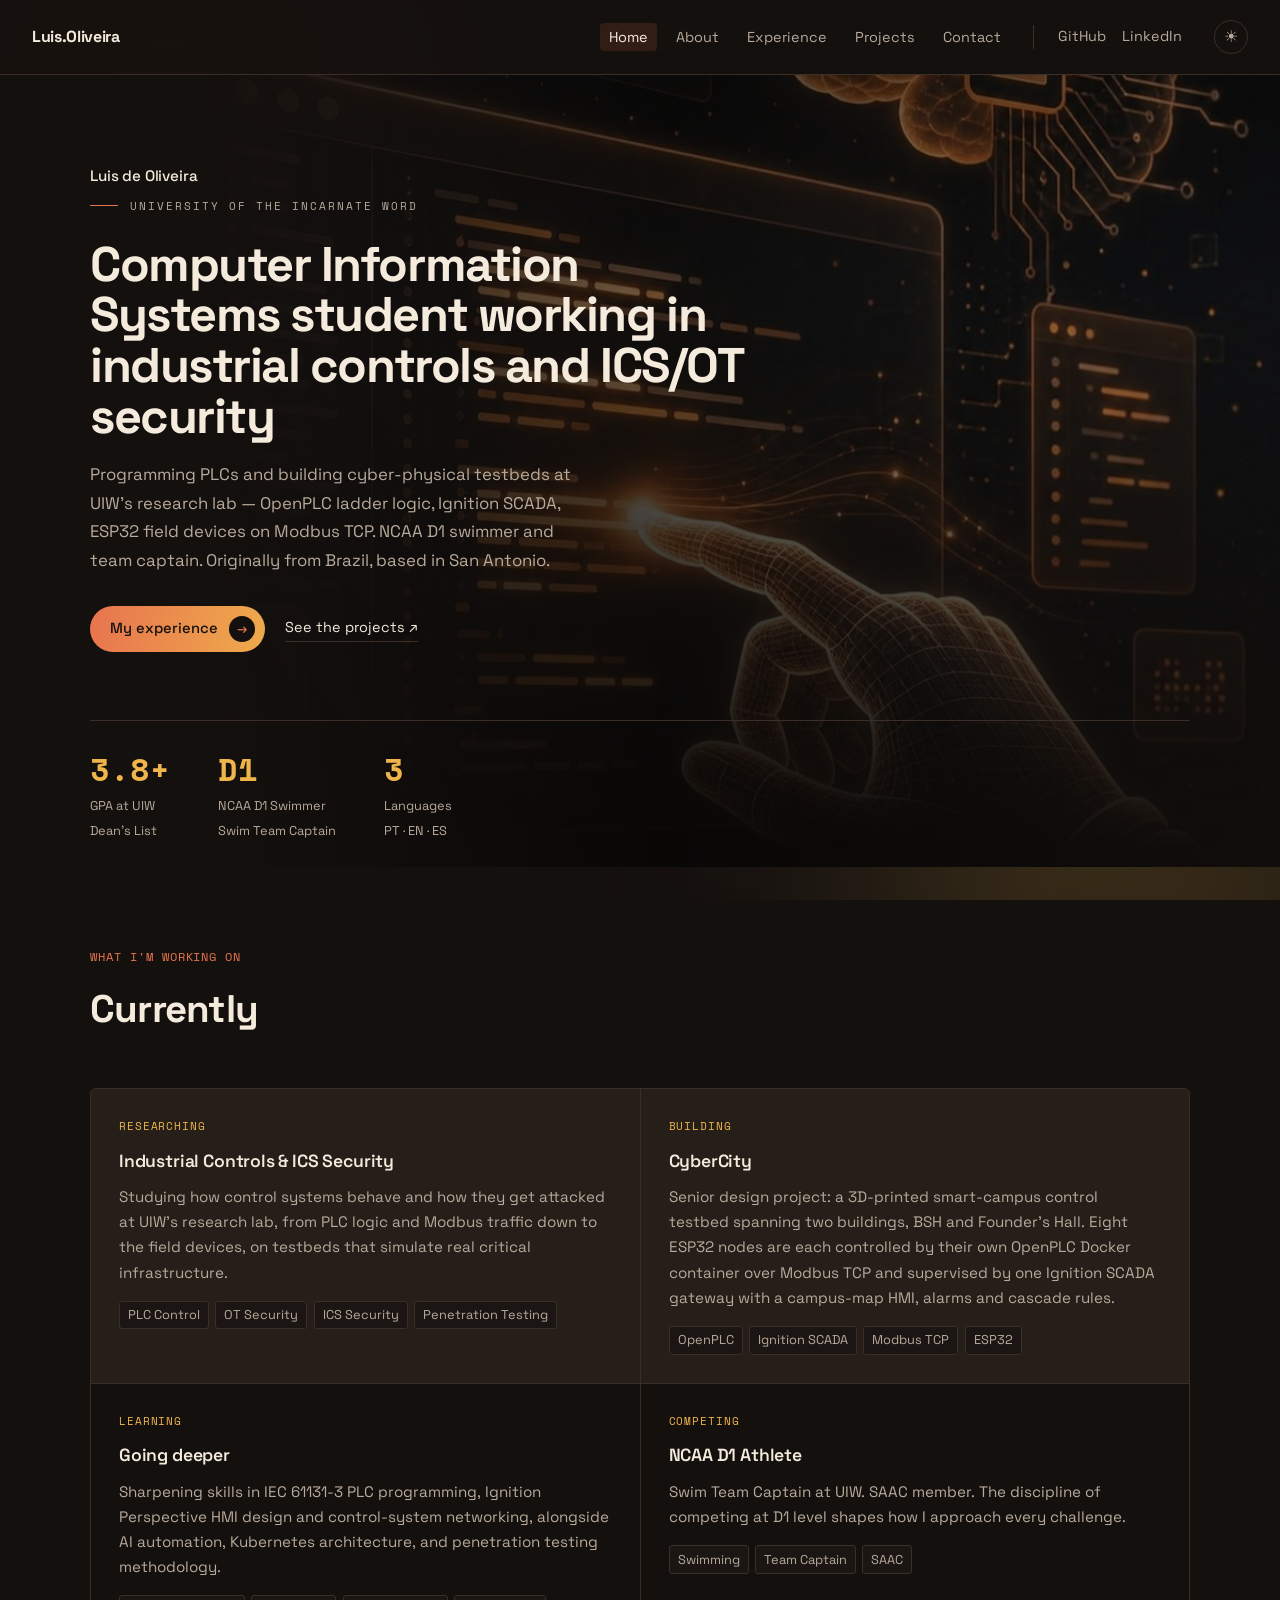
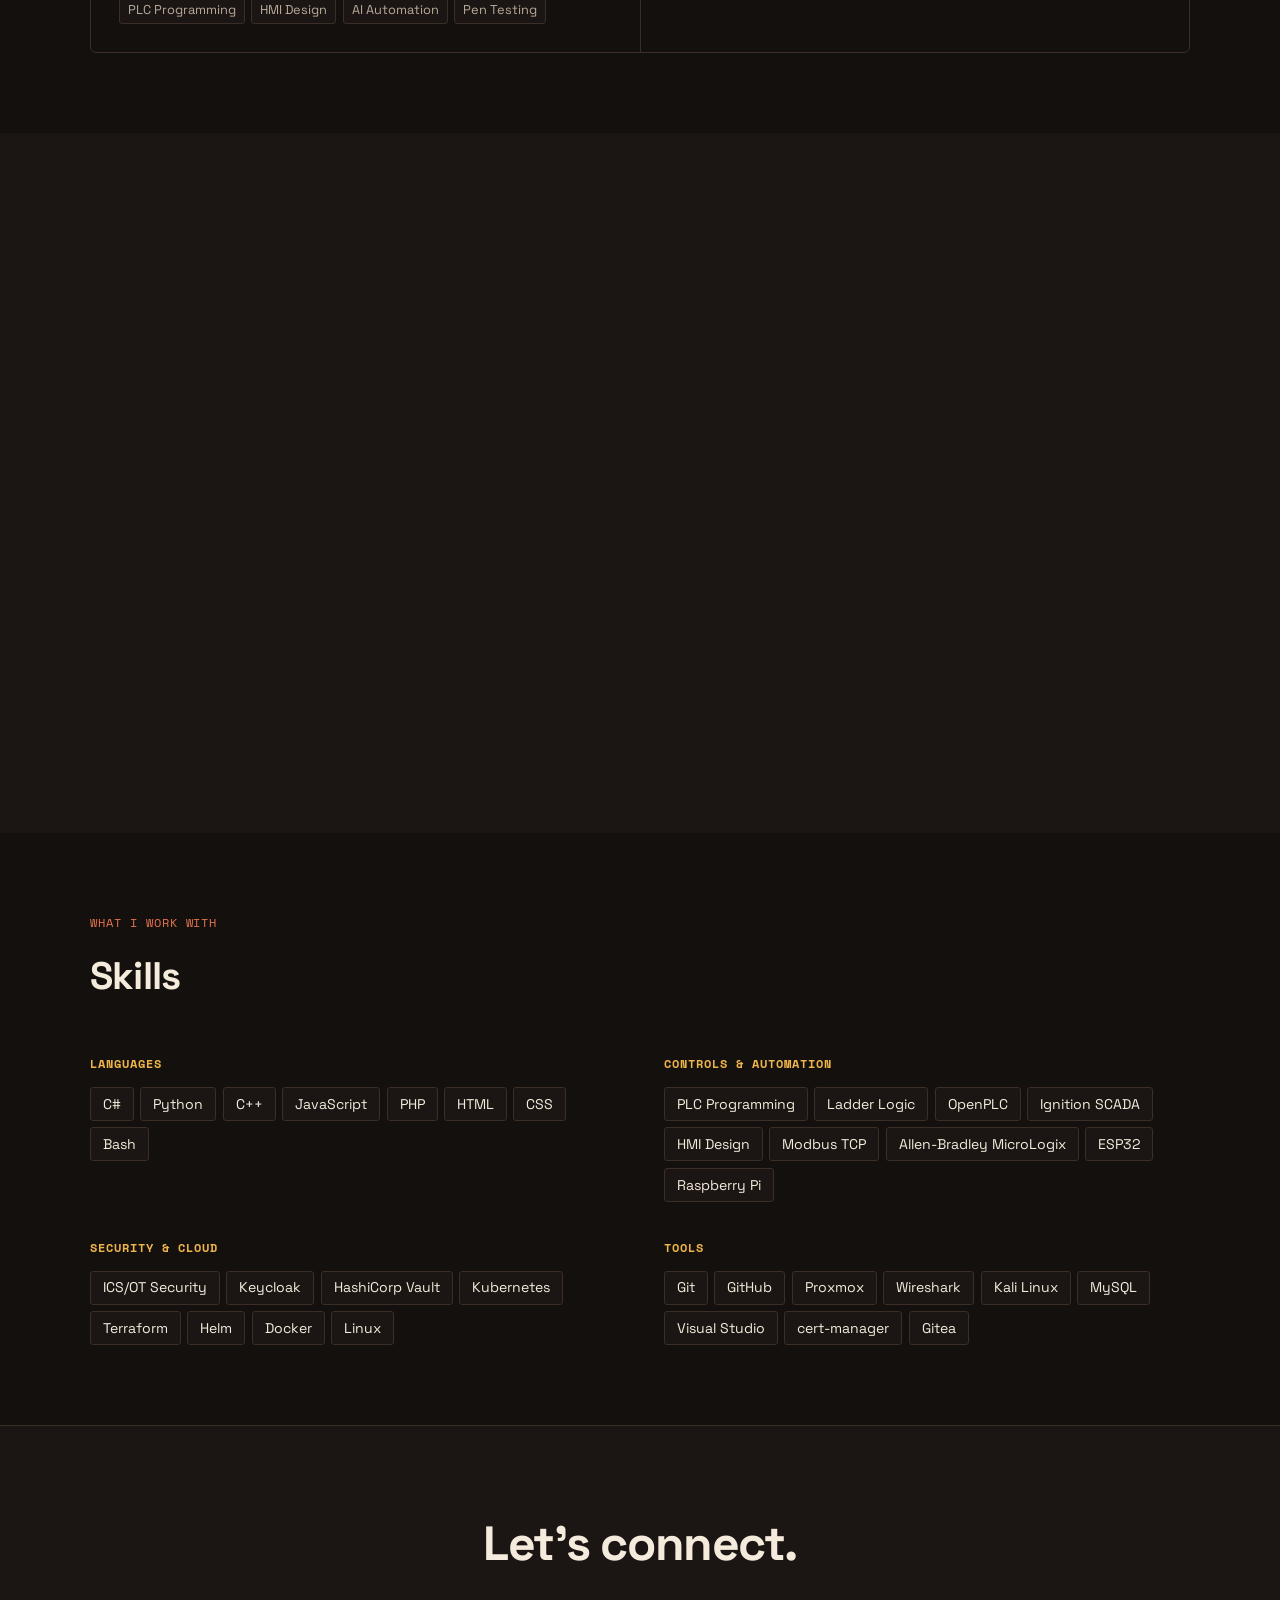
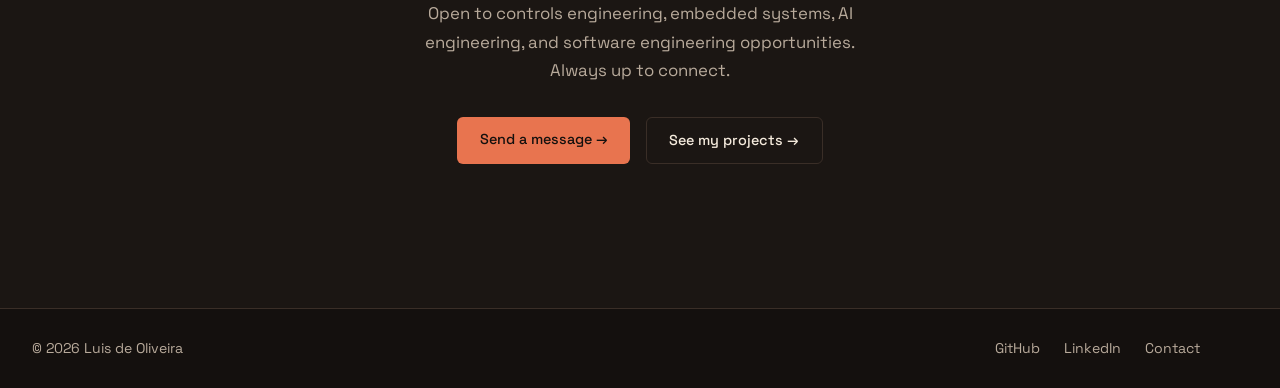
==== commit a7ff19a9: "Remove globe text column; center the globe on the home page Drops the 'From Brazil to Texas' heading" ====
--- a/index.html
+++ b/index.html
@@ -102,16 +102,6 @@
   <!-- Where I'm from — interactive globe (js/globe.js) -->
   <section class="section section--alt">
     <div class="section__inner globe-section" data-globe>
-      <div class="globe-section__text">
-        <p class="section__eyebrow">Two countries, three languages</p>
-        <h2 class="section__title">From Brazil to Texas.</h2>
-        <p class="globe-section__lead">Born in Brazil, now studying, researching and swimming in San Antonio. Drag the globe, or jump to a place.</p>
-        <div class="globe-section__buttons" role="group" aria-label="Choose a place">
-          <button type="button" class="filter-chip" data-globe-goto="brazil" aria-pressed="false">Brazil</button>
-          <button type="button" class="filter-chip" data-globe-goto="usa" aria-pressed="true">United States</button>
-        </div>
-        <div class="globe-card" data-globe-card aria-live="polite"></div>
-      </div>
       <div class="globe-section__canvas">
         <canvas aria-label="Interactive globe showing Brazil and San Antonio, Texas, United States" role="img"></canvas>
       </div>
--- a/styles/main.css
+++ b/styles/main.css
@@ -999,7 +999,7 @@
    ===================== */
 .globe-section {
   display: grid;
-  grid-template-columns: 1fr 1.1fr;
+  grid-template-columns: 1fr;
   gap: 3rem;
   align-items: center;
 }
@@ -1021,7 +1021,7 @@
   width: 100%;
   aspect-ratio: 1;
   max-width: 540px;
-  margin-left: auto;
+  margin: 0 auto;
 }
 @media (max-width: 768px) {
   .globe-section { grid-template-columns: 1fr; gap: 1.5rem; }
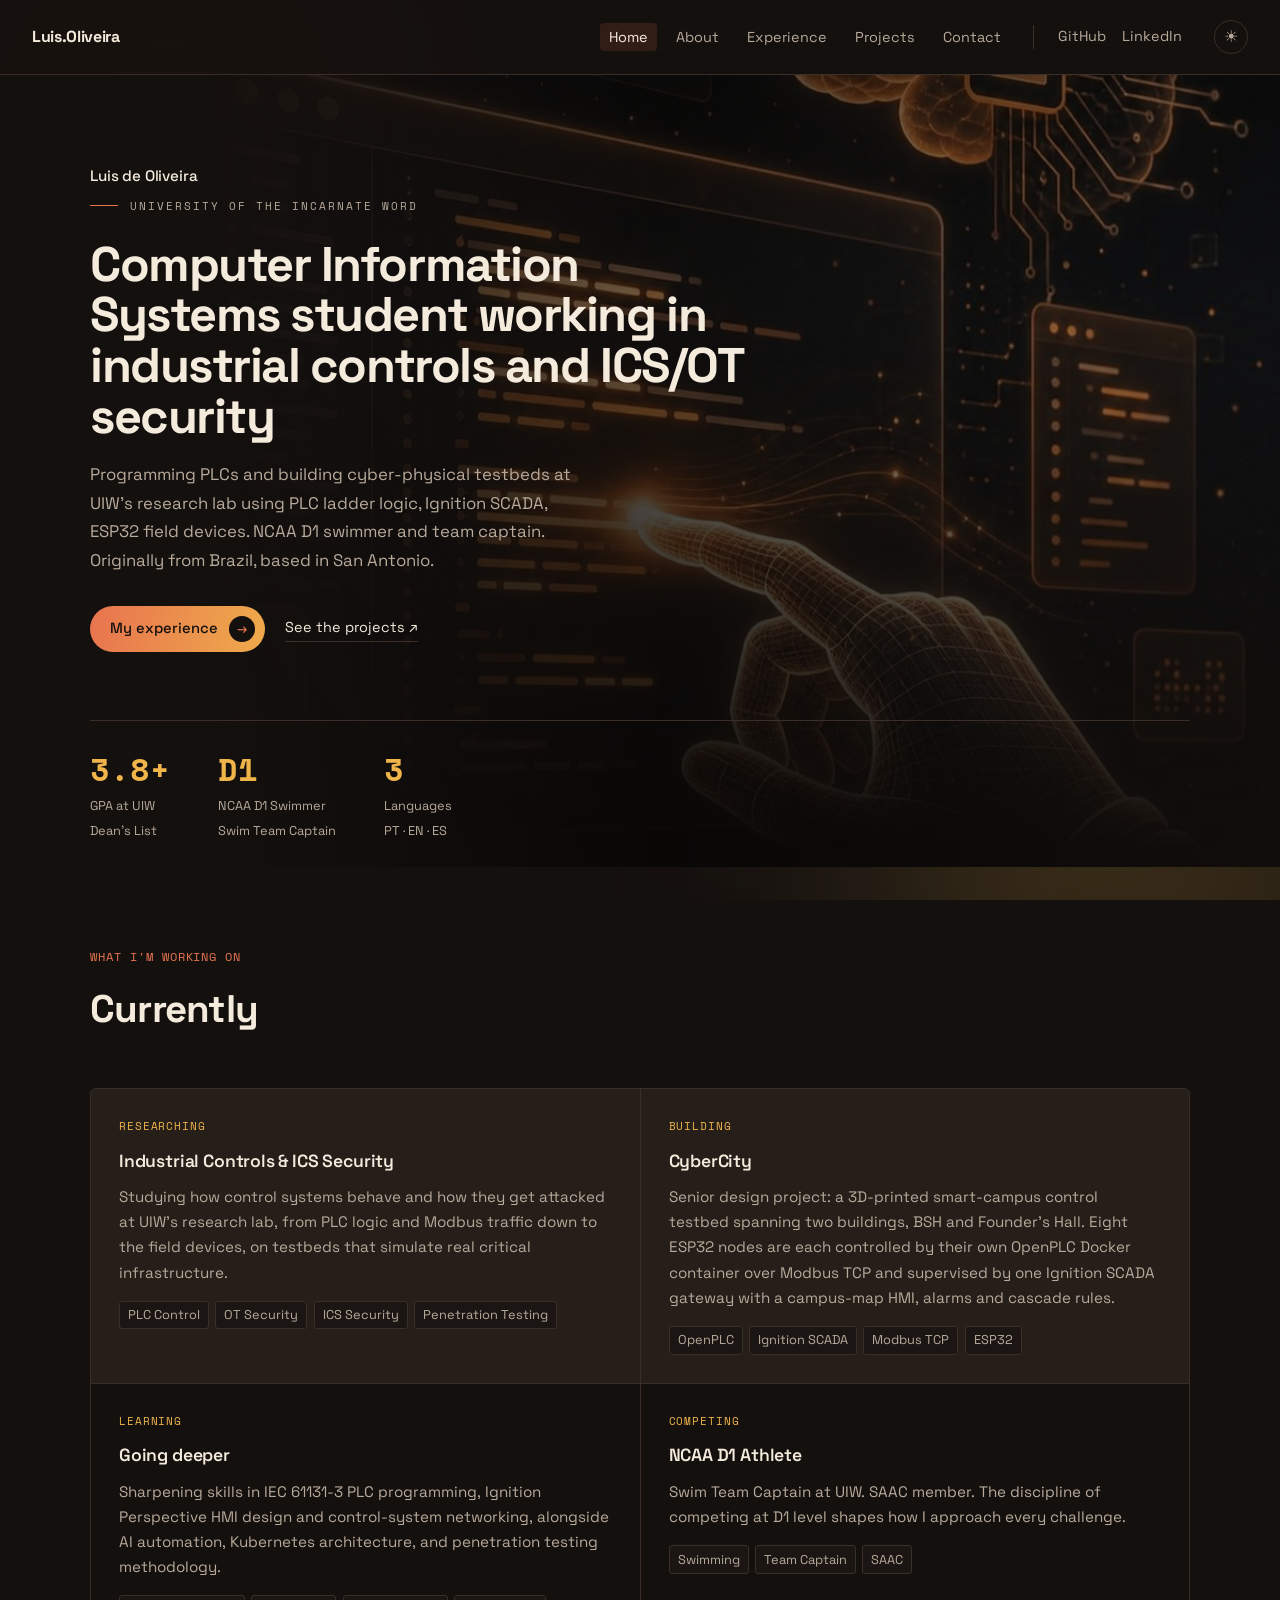
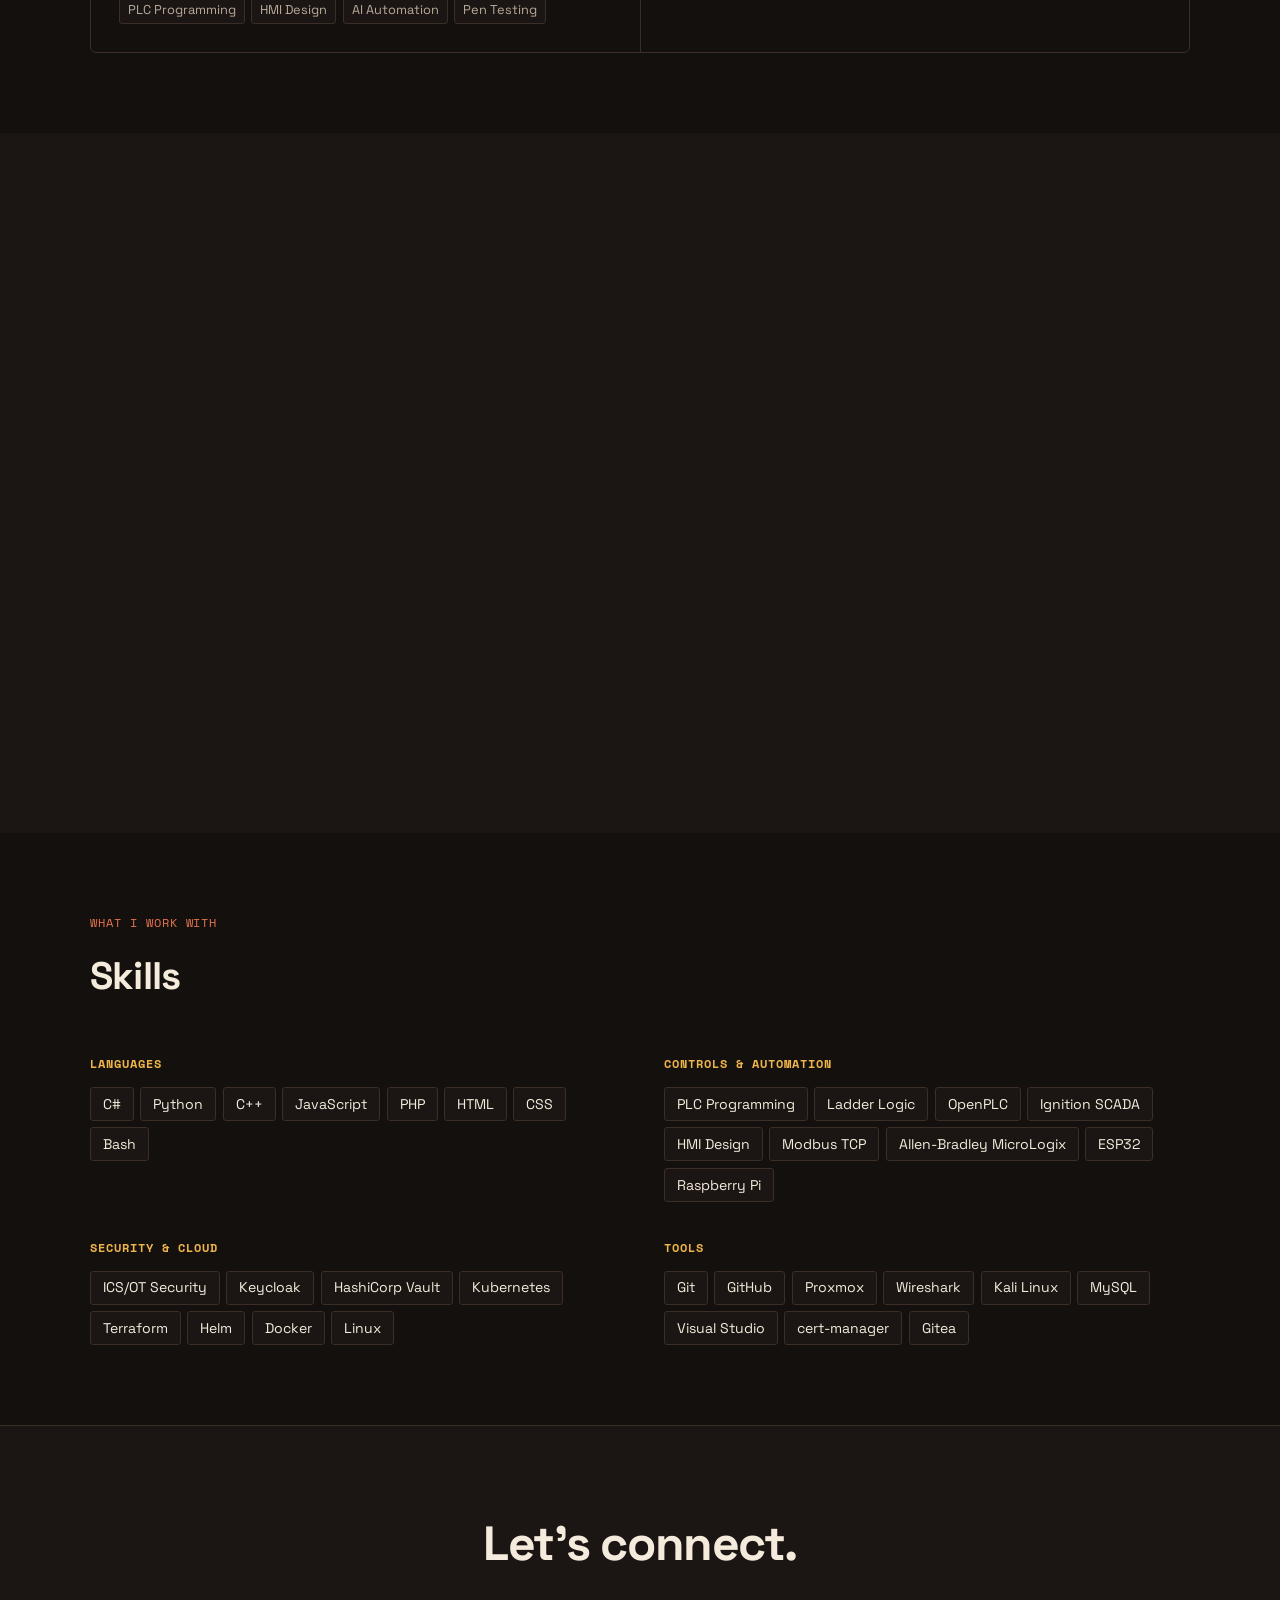
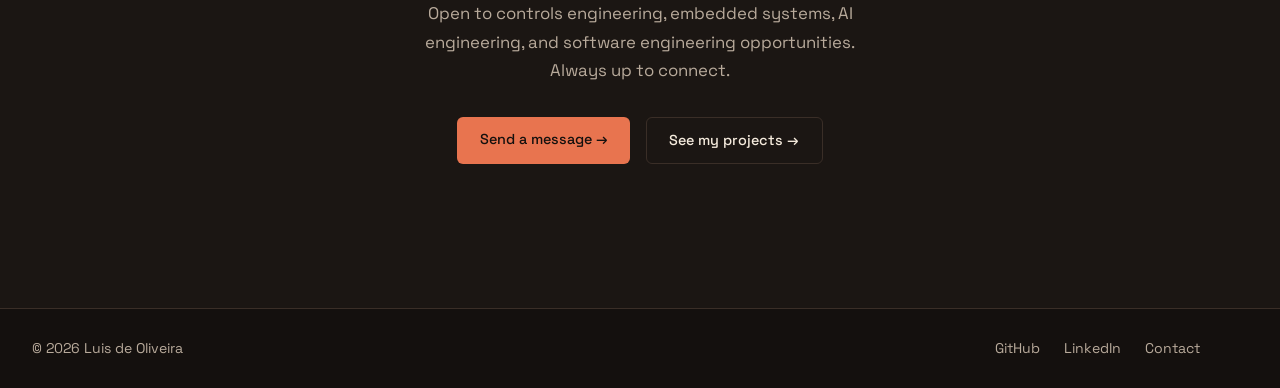
==== commit 4f300797: "Tighten hero copy on Home, Experience, and Projects pages" ====
--- a/index.html
+++ b/index.html
@@ -4,6 +4,13 @@
   <meta charset="UTF-8" />
   <meta name="viewport" content="width=device-width, initial-scale=1.0" />
   <meta name="description" content="Luis de Oliveira — industrial controls and ICS/OT security researcher at UIW. PLC programming, SCADA/HMI, Modbus TCP. NCAA D1 swimmer." />
+  <link rel="canonical" href="https://www.lfoliveira.com/" />
+  <meta property="og:type" content="website" />
+  <meta property="og:title" content="Luis de Oliveira" />
+  <meta property="og:description" content="Luis de Oliveira — industrial controls and ICS/OT security researcher at UIW. PLC programming, SCADA/HMI, Modbus TCP. NCAA D1 swimmer." />
+  <meta property="og:url" content="https://www.lfoliveira.com/" />
+  <meta property="og:image" content="https://www.lfoliveira.com/assets/images/hero-bg.jpg" />
+  <meta name="twitter:card" content="summary_large_image" />
   <title>Luis de Oliveira</title>
   <link rel="preconnect" href="https://fonts.googleapis.com">
   <link rel="preconnect" href="https://fonts.gstatic.com" crossorigin>
@@ -30,7 +37,7 @@
         <p class="hero__name">Luis de Oliveira</p>
         <p class="hero__eyebrow">University of the Incarnate Word</p>
         <h1 class="hero__headline">Computer Information Systems student working in industrial controls and ICS/OT security</h1>
-        <p class="hero__lede">Programming PLCs and building cyber-physical testbeds at UIW's research lab — OpenPLC ladder logic, Ignition SCADA, ESP32 field devices on Modbus TCP. NCAA D1 swimmer and team captain. Originally from Brazil, based in San Antonio.</p>
+        <p class="hero__lede">Programming PLCs and building cyber-physical testbeds at UIW's research lab using PLC ladder logic, Ignition SCADA, ESP32 field devices. NCAA D1 swimmer and team captain. Originally from Brazil, based in San Antonio.</p>
         <div class="hero__actions">
           <a href="pages/experience.html" class="hero__pill">My experience <span class="hero__pill-arrow" aria-hidden="true">&rarr;</span></a>
           <a href="pages/projects.html" class="hero__textlink">See the projects &#8599;</a>
--- a/styles/main.css
+++ b/styles/main.css
@@ -199,28 +199,6 @@
 .nav-flow__label { position: relative; z-index: 1; }
 
 /* =====================
-   Curved Loop (hero signature — vanilla adaptation, see design doc)
-   ===================== */
-.curved-loop {
-  max-width: var(--max);
-  overflow: hidden;
-  opacity: 0.8;
-  margin-bottom: 1.5rem;
-}
-.curved-loop__svg {
-  width: 100%;
-  height: 56px;
-  display: block;
-}
-.curved-loop__text {
-  font-family: var(--font-mono);
-  font-size: 13px;
-  letter-spacing: 0.12em;
-  fill: var(--accent);
-  text-transform: uppercase;
-}
-
-/* =====================
    Hero
    ===================== */
 .hero {
@@ -572,8 +550,6 @@
   .projects__grid { grid-template-columns: 1fr; }
   .project__card--featured { grid-column: 1; }
   .hero__stats { gap: 2rem; }
-  .curved-loop__svg { height: 42px; }
-  .curved-loop__text { font-size: 10px; }
   .hero__inner { grid-template-columns: 1fr; gap: 2rem; }
   .hero__portrait { justify-self: start; order: -1; }
   .hero__portrait-img { width: 160px; height: 200px; }
@@ -953,46 +929,6 @@
 :root[data-accent="sat"] { --accent: #E8744F; --accent2: #F0B54A; --accent-hover: #F28E6D; } /* Brick · dark */
 :root[data-theme="light"][data-accent="sat"] { --accent: #A83F1A; --accent2: #8C5A08; --accent-hover: #8F3314; } /* Brick · light */
 
-/* Accent picker (nav) */
-.accent-picker { position: relative; }
-.accent-btn {
-  width: 34px; height: 34px; border-radius: 50%;
-  border: 1px solid var(--border); background: transparent; cursor: pointer;
-  display: grid; place-items: center; padding: 0;
-  transition: border-color 0.15s, transform 0.2s;
-}
-.accent-btn::after {
-  content: ''; width: 16px; height: 16px; border-radius: 50%;
-  background: linear-gradient(135deg, var(--accent) 50%, var(--accent2) 50%);
-}
-.accent-btn:hover, .accent-btn[aria-expanded="true"] { border-color: var(--accent); transform: scale(1.06); }
-.accent-btn:focus-visible, .accent-dot:focus-visible, .accent-reset:focus-visible { outline: 2px solid var(--accent); outline-offset: 2px; }
-.accent-pop {
-  position: absolute; right: 0; top: calc(100% + 10px);
-  background: var(--surface); border: 1px solid var(--border); border-radius: 10px;
-  padding: 0.75rem; width: max-content; max-width: 240px;
-  box-shadow: 0 16px 36px -16px rgba(0,0,0,0.5);
-  z-index: 300;
-}
-.accent-pop[hidden] { display: none; }
-.accent-pop__title { font-family: var(--font-mono); font-size: 0.68rem; color: var(--muted); text-transform: uppercase; letter-spacing: 0.08em; margin-bottom: 0.6rem; }
-.accent-dots { display: flex; gap: 0.5rem; margin-bottom: 0.7rem; }
-.accent-dot {
-  width: 24px; height: 24px; border-radius: 50%; padding: 0; cursor: pointer;
-  border: 2px solid transparent; box-shadow: inset 0 0 0 2px var(--surface);
-  transition: transform 0.15s;
-}
-.accent-dot:hover { transform: scale(1.18); }
-.accent-dot[aria-pressed="true"] { border-color: var(--text); }
-.accent-reset {
-  font-family: var(--font-mono); font-size: 0.72rem; color: var(--accent);
-  background: none; border: none; cursor: pointer; padding: 0;
-}
-.accent-reset:hover { text-decoration: underline; }
-.accent-name { font-size: 0.8rem; color: var(--text); margin-bottom: 0.5rem; }
-.footer__accent { margin-top: 0.4rem; opacity: 0.85; }
-.footer__accent b { color: var(--accent); font-weight: 700; }
-
 
 /* =====================
    Globe section (js/globe.js)
@@ -1003,19 +939,6 @@
   gap: 3rem;
   align-items: center;
 }
-.globe-section .section__title { margin-bottom: 1.25rem; }
-.globe-section__lead { color: var(--muted); max-width: 440px; line-height: 1.7; margin-bottom: 1.5rem; }
-.globe-section__buttons { display: flex; gap: 0.5rem; margin-bottom: 1.5rem; flex-wrap: wrap; }
-.globe-card {
-  border: 1px dashed var(--accent);
-  border-radius: var(--radius);
-  padding: 0.9rem 1.1rem;
-  max-width: 360px;
-  display: flex; flex-direction: column; gap: 0.2rem;
-  min-height: 4.2rem;
-}
-.globe-card strong { color: var(--accent); font-size: 0.95rem; }
-.globe-card span { color: var(--muted); font-size: 0.85rem; line-height: 1.5; }
 .globe-section__canvas canvas {
   display: block;
   width: 100%;
